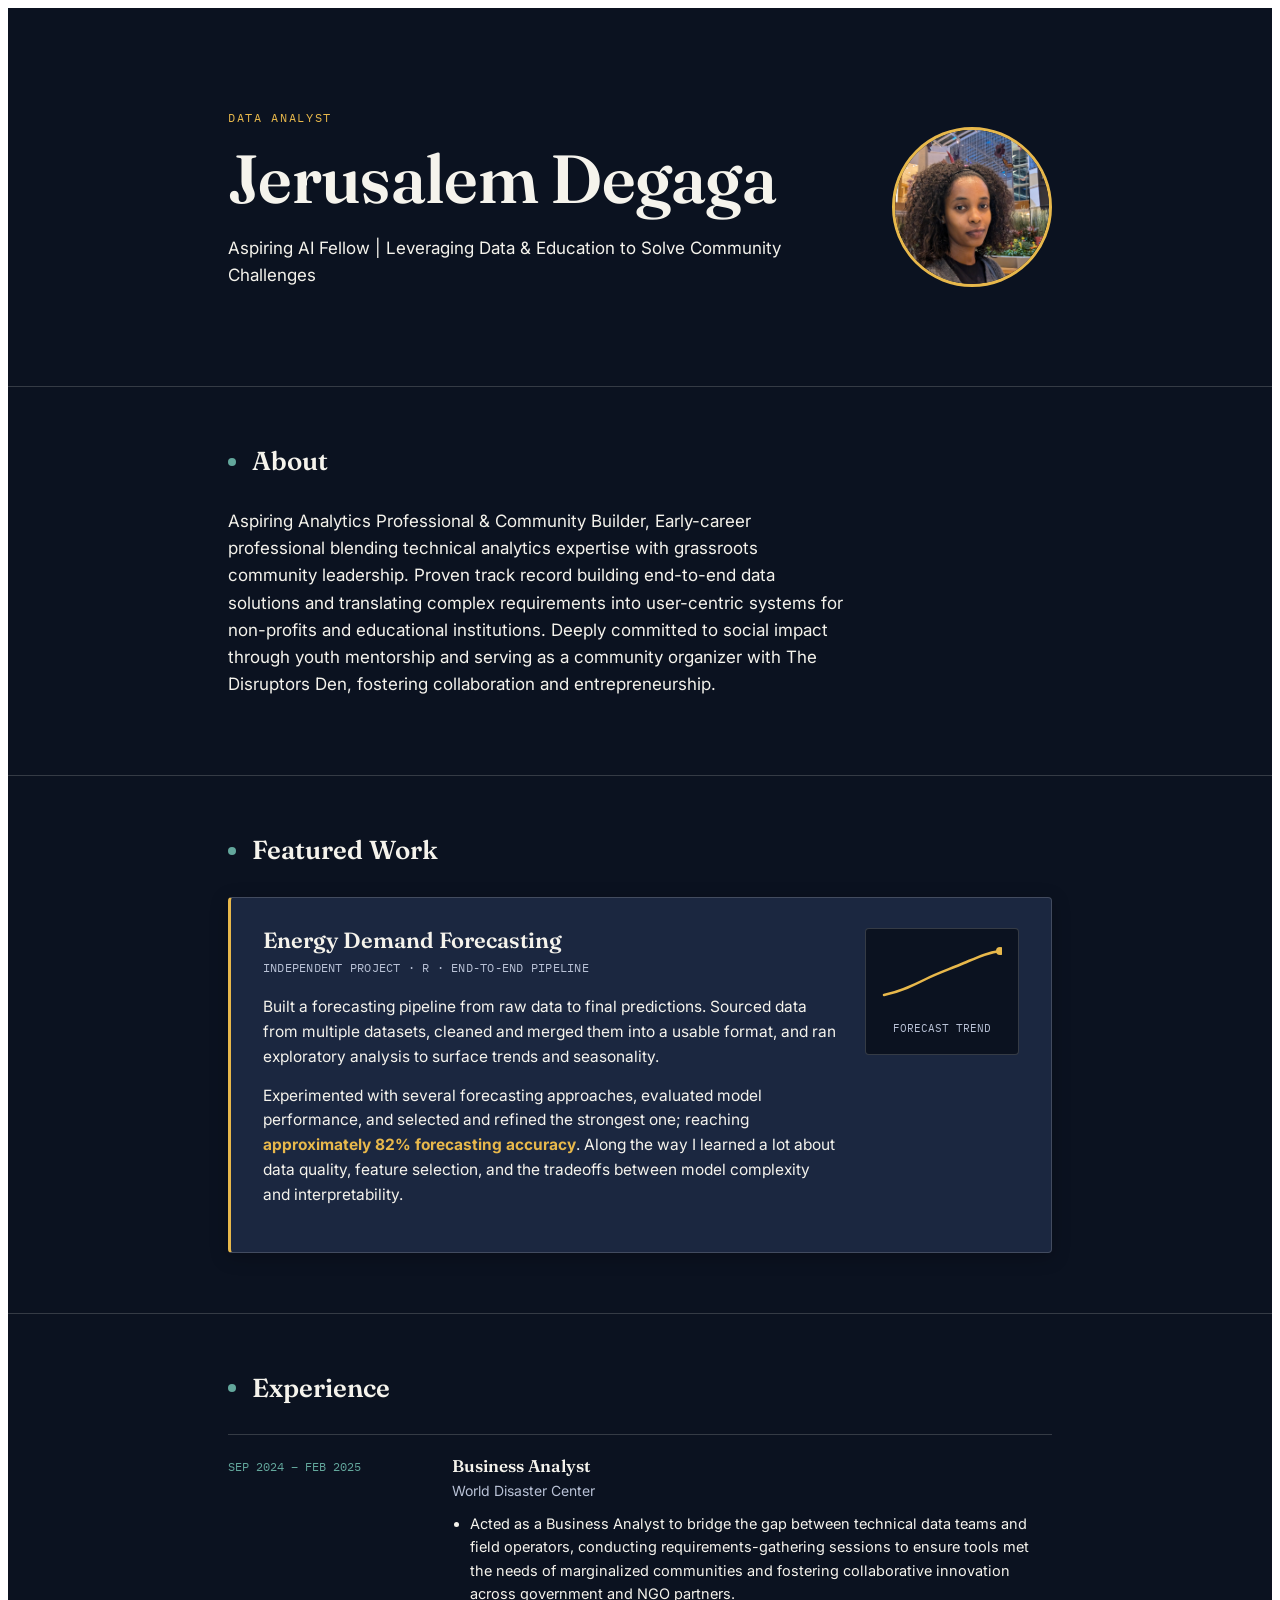
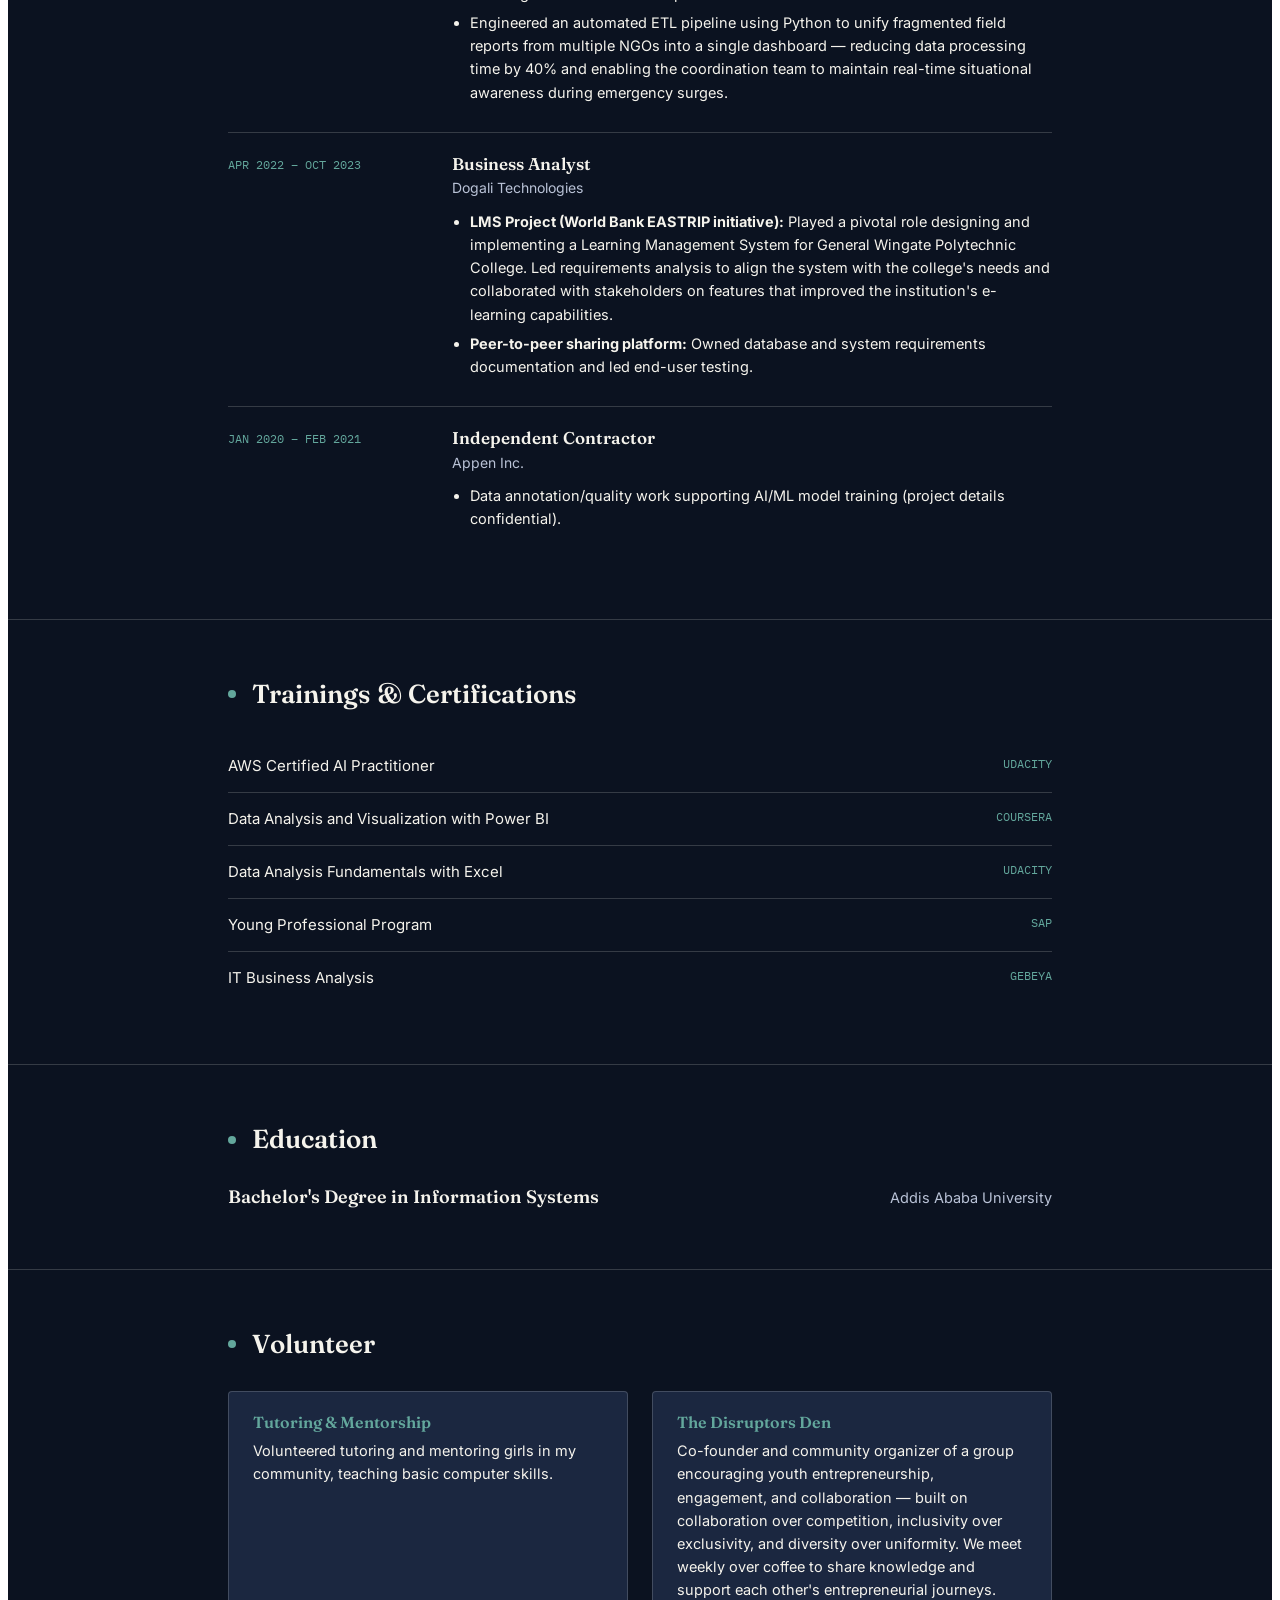
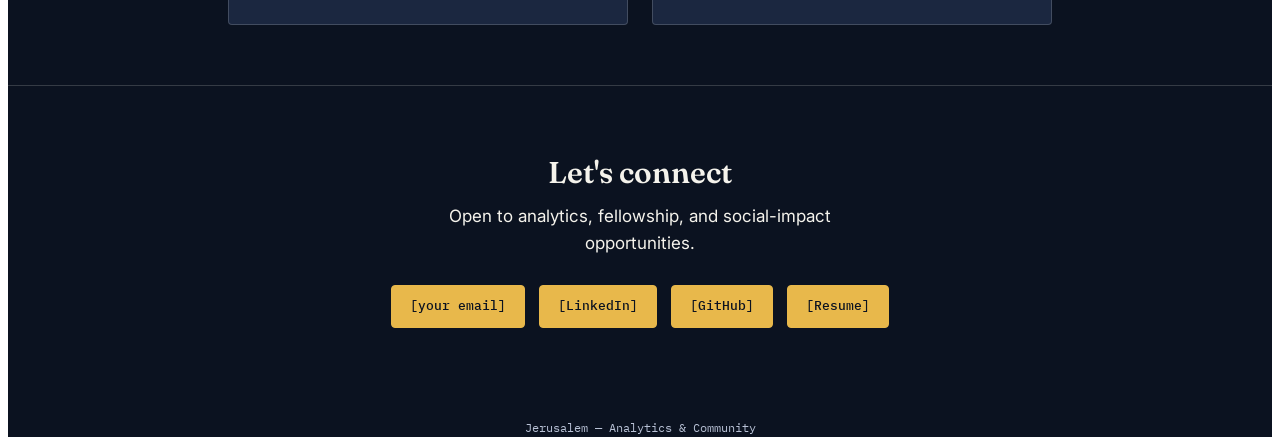
==== index.html @ 3e1fd726 "Update index.html" ====
<!DOCTYPE html>
<style>
  :root {
    --bg: #0B1220;
    --bg-panel: #1B2740;
    --text: #F5F3EC;
    --muted: #B9C2D6;
    --gold: #E8B84B;
    --teal: #63A79C;
    --coral: #D9694C;
    --line: rgba(245,243,236,0.18);
    --maxw: 880px;
  }

  * { box-sizing: border-box; }

  #portfolio-root {
    background: var(--bg);
    color: var(--text);
    font-family: 'Inter', -apple-system, sans-serif;
    line-height: 1.6;
    -webkit-font-smoothing: antialiased;
  }

  #portfolio-root h1, #portfolio-root h2, #portfolio-root h3 {
    font-family: 'Fraunces', Georgia, serif;
    font-weight: 600;
    line-height: 1.1;
    margin: 0;
  }

  #portfolio-root .wrap {
    max-width: var(--maxw);
    margin: 0 auto;
    padding: 0 28px;
  }

  #portfolio-root .eyebrow {
    font-family: 'IBM Plex Mono', monospace;
    font-size: 12px;
    letter-spacing: 0.14em;
    text-transform: uppercase;
    color: var(--gold);
    margin-bottom: 14px;
    display: block;
  }

  /* HERO */
  #portfolio-root .hero {
    padding: 100px 0 80px;
    border-bottom: 1px solid var(--line);
  }

  #portfolio-root .hero-inner {
    display: flex;
    justify-content: space-between;
    align-items: center;
    gap: 40px;
    flex-wrap: wrap;
  }

  #portfolio-root .hero h1 {
    font-size: clamp(40px, 7vw, 68px);
    letter-spacing: -0.01em;
  }

  #portfolio-root .hero .tagline {
    font-size: 19px;
    color: var(--muted);
    max-width: 480px;
    margin-top: 18px;
  }

  #portfolio-root .hero-photo {
    width: 160px;
    height: 160px;
    border-radius: 50%;
    border: 3px solid var(--gold);
    overflow: hidden;
    flex-shrink: 0;
    background: var(--bg-panel);
  }

  #portfolio-root .hero-photo img {
    width: 100%;
    height: 100%;
    object-fit: cover;
    display: block;
  }

  /* SECTIONS */
  #portfolio-root section {
    padding: 60px 0;
    border-bottom: 1px solid var(--line);
  }

  #portfolio-root .section-head {
    display: flex;
    align-items: center;
    gap: 16px;
    margin-bottom: 32px;
  }

  #portfolio-root .section-head .dot {
    width: 8px; height: 8px; border-radius: 50%;
    background: var(--teal);
    flex-shrink: 0;
  }

  #portfolio-root .section-head h2 {
    font-size: 26px;
  }

  #portfolio-root .lede {
    font-size: 17px;
    color: var(--text);
    max-width: 620px;
  }

  /* FEATURED PROJECT */
  #portfolio-root .project-card {
    background: var(--bg-panel);
    border: 1px solid var(--line);
    border-left: 3px solid var(--gold);
    border-radius: 4px;
    padding: 30px 32px;
    box-shadow: 0 4px 18px rgba(0,0,0,0.25);
    display: flex;
    gap: 28px;
    align-items: flex-start;
    flex-wrap: wrap;
  }

  #portfolio-root .project-card .project-text {
    flex: 1;
    min-width: 260px;
  }

  #portfolio-root .project-card h3 {
    font-size: 22px;
    margin-bottom: 6px;
  }

  #portfolio-root .project-card .project-meta {
    font-family: 'IBM Plex Mono', monospace;
    font-size: 12px;
    color: var(--muted);
    margin-bottom: 18px;
    letter-spacing: 0.02em;
  }

  #portfolio-root .project-card p {
    color: var(--text);
    font-size: 15.5px;
    margin: 0 0 14px;
  }

  #portfolio-root .project-card strong { color: var(--gold); }

  #portfolio-root .project-spark {
    flex-shrink: 0;
    background: var(--bg);
    border: 1px solid var(--line);
    border-radius: 4px;
    padding: 16px;
    text-align: center;
  }

  #portfolio-root .project-spark .spark-label {
    font-family: 'IBM Plex Mono', monospace;
    font-size: 11px;
    color: var(--muted);
    margin-top: 8px;
  }

  #portfolio-root .refine-note {
    margin-top: 4px;
    padding: 14px 16px;
    border: 1px dashed var(--coral);
    border-radius: 4px;
    font-size: 14px;
    color: var(--muted);
    width: 100%;
  }

  #portfolio-root .refine-note strong { color: var(--coral); }

  /* EXPERIENCE */
  #portfolio-root .role {
    padding: 22px 0;
    border-top: 1px solid var(--line);
    display: grid;
    grid-template-columns: 200px 1fr;
    gap: 24px;
  }

  #portfolio-root .role:first-of-type { border-top: none; }

  #portfolio-root .role .role-when {
    font-family: 'IBM Plex Mono', monospace;
    font-size: 12px;
    color: var(--teal);
  }

  #portfolio-root .role h3 {
    font-size: 17px;
    margin-bottom: 4px;
  }

  #portfolio-root .role .role-org {
    color: var(--muted);
    font-size: 14px;
    margin-bottom: 10px;
  }

  #portfolio-root .role ul {
    margin: 0;
    padding-left: 18px;
    font-size: 14.5px;
    color: var(--text);
  }

  #portfolio-root .role li { margin-bottom: 6px; }

  @media (max-width: 640px) {
    #portfolio-root .role { grid-template-columns: 1fr; gap: 6px; }
  }

  /* TRAININGS */
  #portfolio-root .training-list {
    list-style: none;
    margin: 0;
    padding: 0;
  }

  #portfolio-root .training-list li {
    display: flex;
    justify-content: space-between;
    padding: 14px 0;
    border-top: 1px solid var(--line);
    font-size: 15px;
    flex-wrap: wrap;
    gap: 6px;
  }

  #portfolio-root .training-list li:first-child { border-top: none; }

  #portfolio-root .training-list .training-issuer {
    font-family: 'IBM Plex Mono', monospace;
    font-size: 12px;
    color: var(--teal);
  }

  /* EDUCATION */
  #portfolio-root .edu-card {
    display: flex;
    justify-content: space-between;
    flex-wrap: wrap;
    gap: 10px;
    align-items: baseline;
  }

  #portfolio-root .edu-card h3 { font-size: 18px; }
  #portfolio-root .edu-card .edu-org { color: var(--muted); font-size: 14.5px; }

  /* VOLUNTEER */
  #portfolio-root .community-grid {
    display: grid;
    grid-template-columns: 1fr 1fr;
    gap: 24px;
  }

  @media (max-width: 640px) {
    #portfolio-root .community-grid { grid-template-columns: 1fr; }
  }

  #portfolio-root .community-card {
    padding: 22px 24px;
    background: var(--bg-panel);
    border: 1px solid var(--line);
    border-radius: 4px;
  }

  #portfolio-root .community-card h3 {
    font-size: 16px;
    color: var(--teal);
    margin-bottom: 8px;
  }

  #portfolio-root .community-card p {
    font-size: 14.5px;
    color: var(--text);
    margin: 0;
  }

  /* CONTACT */
  #portfolio-root .contact {
    padding: 70px 0 90px;
    text-align: center;
  }

  #portfolio-root .contact h2 {
    font-size: 30px;
    margin-bottom: 14px;
  }

  #portfolio-root .contact p.lede { margin: 0 auto 28px; }

  #portfolio-root .links {
    display: flex;
    justify-content: center;
    gap: 14px;
    flex-wrap: wrap;
  }

  #portfolio-root .links a {
    font-family: 'IBM Plex Mono', monospace;
    font-size: 13px;
    color: var(--bg);
    background: var(--gold);
    text-decoration: none;
    border: 1px solid var(--gold);
    padding: 10px 18px;
    border-radius: 4px;
    font-weight: 500;
    transition: opacity 0.15s ease;
  }

  #portfolio-root .links a:hover,
  #portfolio-root .links a:focus-visible {
    opacity: 0.85;
    outline: none;
  }

  #portfolio-root footer {
    text-align: center;
    padding: 26px 0 50px;
    font-size: 12px;
    color: var(--muted);
    font-family: 'IBM Plex Mono', monospace;
  }

  #portfolio-root a:focus-visible,
  #portfolio-root [tabindex]:focus-visible {
    outline: 2px solid var(--gold);
    outline-offset: 2px;
  }
</style>

<div id="portfolio-root">
  <link href="https://fonts.googleapis.com/css2?family=Fraunces:wght@500;600&family=Inter:wght@400;500&family=IBM+Plex+Mono:wght@400;500&display=swap" rel="stylesheet">

  <section class="hero">
    <div class="wrap hero-inner">
      <div>
        <span class="eyebrow">Data Analyst</span>
        <h1>Jerusalem Degaga</h1>
        <p class="tagline"><p class="lede">Aspiring AI Fellow | Leveraging Data & Education to Solve Community Challenges</p></p>
      </div>
      <div class="hero-photo">
        <img src="Jer.jpg" alt="Jerusalem Degaga">
      </div>
    </div>
  </section>

  <section id="about">
    <div class="wrap">
      <div class="section-head"><span class="dot"></span><h2>About</h2></div>
      <p class="lede">Aspiring Analytics Professional & Community Builder, Early-career professional blending technical analytics expertise with grassroots community leadership. Proven track record building end-to-end data solutions and translating complex requirements into user-centric systems for non-profits and educational institutions. Deeply committed to social impact through youth mentorship and serving as a community organizer with The Disruptors Den, fostering collaboration and entrepreneurship.</p>
    </div>
  </section>

  <section id="work">
    <div class="wrap">
      <div class="section-head"><span class="dot"></span><h2>Featured Work</h2></div>
      <div class="project-card">
        <div class="project-text">
          <h3>Energy Demand Forecasting</h3>
          <div class="project-meta">INDEPENDENT PROJECT · R · END-TO-END PIPELINE</div>
          <p>Built a forecasting pipeline from raw data to final predictions. Sourced data from multiple datasets, cleaned and merged them into a usable format, and ran exploratory analysis to surface trends and seasonality.</p>
          <p>Experimented with several forecasting approaches, evaluated model performance, and selected and refined the strongest one; reaching <strong>approximately 82% forecasting accuracy</strong>. Along the way I learned a lot about data quality, feature selection, and the tradeoffs between model complexity and interpretability.</p>
        </div>
        <div class="project-spark">
          <svg width="120" height="60" viewBox="0 0 120 60" aria-hidden="true">
            <path d="M2 50 C 20 46, 32 40, 44 34 S 68 24, 82 18 S 104 8, 118 6" fill="none" stroke="#E8B84B" stroke-width="2.5" stroke-linecap="round" />
            <circle cx="118" cy="6" r="4" fill="#E8B84B" />
          </svg>
          <div class="spark-label">FORECAST TREND</div>
        </div>
      </div>
    </div>
  </section>

  <section id="experience">
  <div class="wrap">
    <div class="section-head"><span class="dot"></span><h2>Experience</h2></div>

    <div class="role">
      <div class="role-when">SEP 2024 – FEB 2025</div>
      <div>
        <h3>Business Analyst</h3>
        <div class="role-org">World Disaster Center</div>
        <ul>
          <li>Acted as a Business Analyst to bridge the gap between technical data teams and field operators, conducting requirements-gathering sessions to ensure tools met the needs of marginalized communities and fostering collaborative innovation across government and NGO partners.</li>
          <li>Engineered an automated ETL pipeline using Python to unify fragmented field reports from multiple NGOs into a single dashboard — reducing data processing time by 40% and enabling the coordination team to maintain real-time situational awareness during emergency surges.</li>
        </ul>
      </div>
    </div>

    <div class="role">
      <div class="role-when">APR 2022 – OCT 2023</div>
      <div>
        <h3>Business Analyst</h3>
        <div class="role-org">Dogali Technologies</div>
        <ul>
          <li><strong>LMS Project (World Bank EASTRIP initiative):</strong> Played a pivotal role designing and implementing a Learning Management System for General Wingate Polytechnic College. Led requirements analysis to align the system with the college's needs and collaborated with stakeholders on features that improved the institution's e-learning capabilities.</li>
          <li><strong>Peer-to-peer sharing platform:</strong> Owned database and system requirements documentation and led end-user testing.</li>
        </ul>
      </div>
    </div>

    <div class="role">
      <div class="role-when">JAN 2020 – FEB 2021</div>
      <div>
        <h3>Independent Contractor</h3>
        <div class="role-org">Appen Inc.</div>
        <ul>
          <li>Data annotation/quality work supporting AI/ML model training (project details confidential).</li>
        </ul>
      </div>
    </div>

  </div>
</section>

  <section id="trainings">
    <div class="wrap">
      <div class="section-head"><span class="dot"></span><h2>Trainings &amp; Certifications</h2></div>
      <ul class="training-list">
        <li><span>AWS Certified AI Practitioner</span><span class="training-issuer">UDACITY</span></li>
        <li><span>Data Analysis and Visualization with Power BI</span><span class="training-issuer">COURSERA</span></li>
        <li><span>Data Analysis Fundamentals with Excel</span><span class="training-issuer">UDACITY</span></li>
        <li><span>Young Professional Program</span><span class="training-issuer">SAP</span></li>
        <li><span>IT Business Analysis</span><span class="training-issuer">GEBEYA</span></li>
      </ul>
    </div>
  </section>

  <section id="education">
    <div class="wrap">
      <div class="section-head"><span class="dot"></span><h2>Education</h2></div>
      <div class="edu-card">
        <div>
          <h3>Bachelor's Degree in Information Systems</h3>
        </div>
        <div class="edu-org">Addis Ababa University</div>
      </div>
    </div>
  </section>

  <section id="volunteer">
    <div class="wrap">
      <div class="section-head"><span class="dot"></span><h2>Volunteer</h2></div>
      <div class="community-grid">
        <div class="community-card">
          <h3>Tutoring &amp; Mentorship</h3>
          <p>Volunteered tutoring and mentoring girls in my community, teaching basic computer skills.</p>
        </div>
        <div class="community-card">
          <h3>The Disruptors Den</h3>
          <p>Co-founder and community organizer of a group encouraging youth entrepreneurship, engagement, and collaboration — built on collaboration over competition, inclusivity over exclusivity, and diversity over uniformity. We meet weekly over coffee to share knowledge and support each other's entrepreneurial journeys.</p>
        </div>
      </div>
    </div>
  </section>

  <section class="contact" style="border-bottom: none;">
    <div class="wrap">
      <h2>Let's connect</h2>
      <p class="lede" style="max-width:480px;">Open to analytics, fellowship, and social-impact opportunities.</p>
      <div class="links">
        <a href="mailto:your.email@example.com">[your email]</a>
        <a href="#">[LinkedIn]</a>
        <a href="#">[GitHub]</a>
        <a href="#">[Resume]</a>
      </div>
    </div>
  </section>

  <footer class="wrap">Jerusalem — Analytics &amp; Community</footer>
</div>
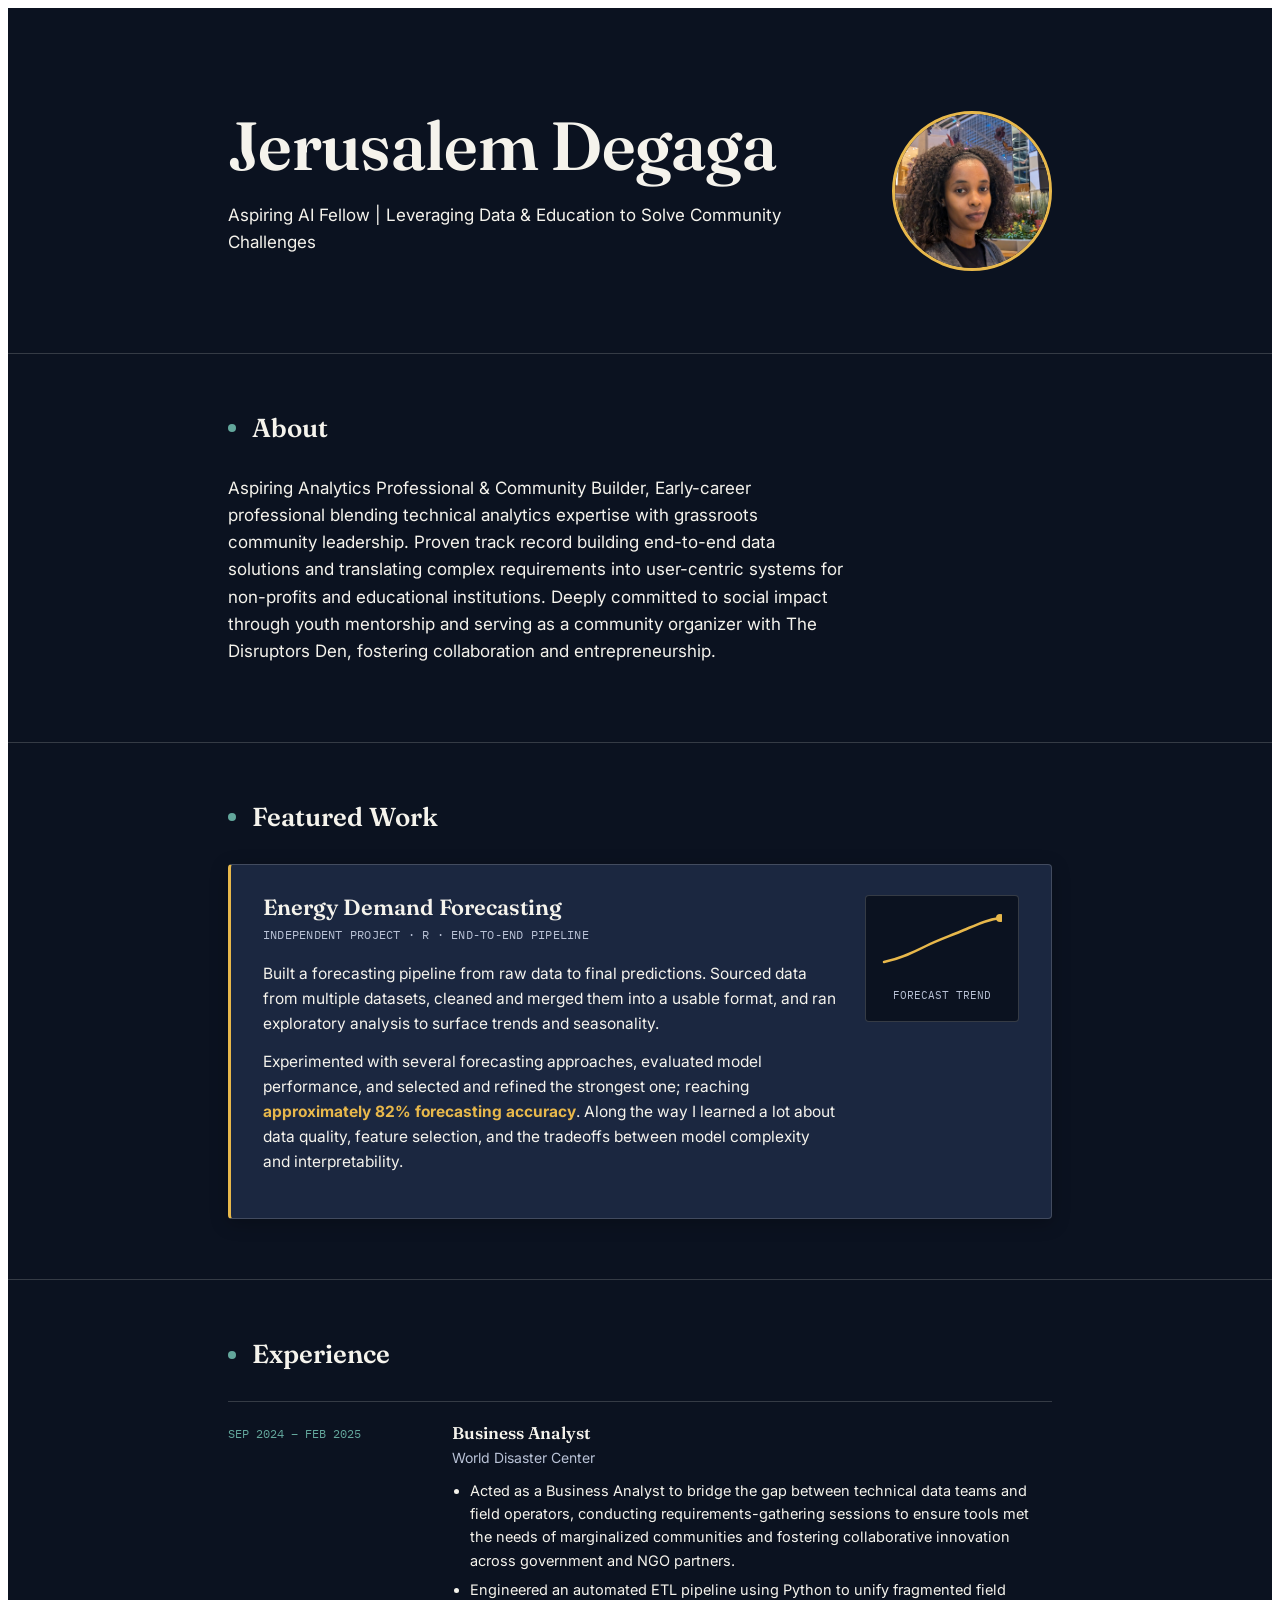
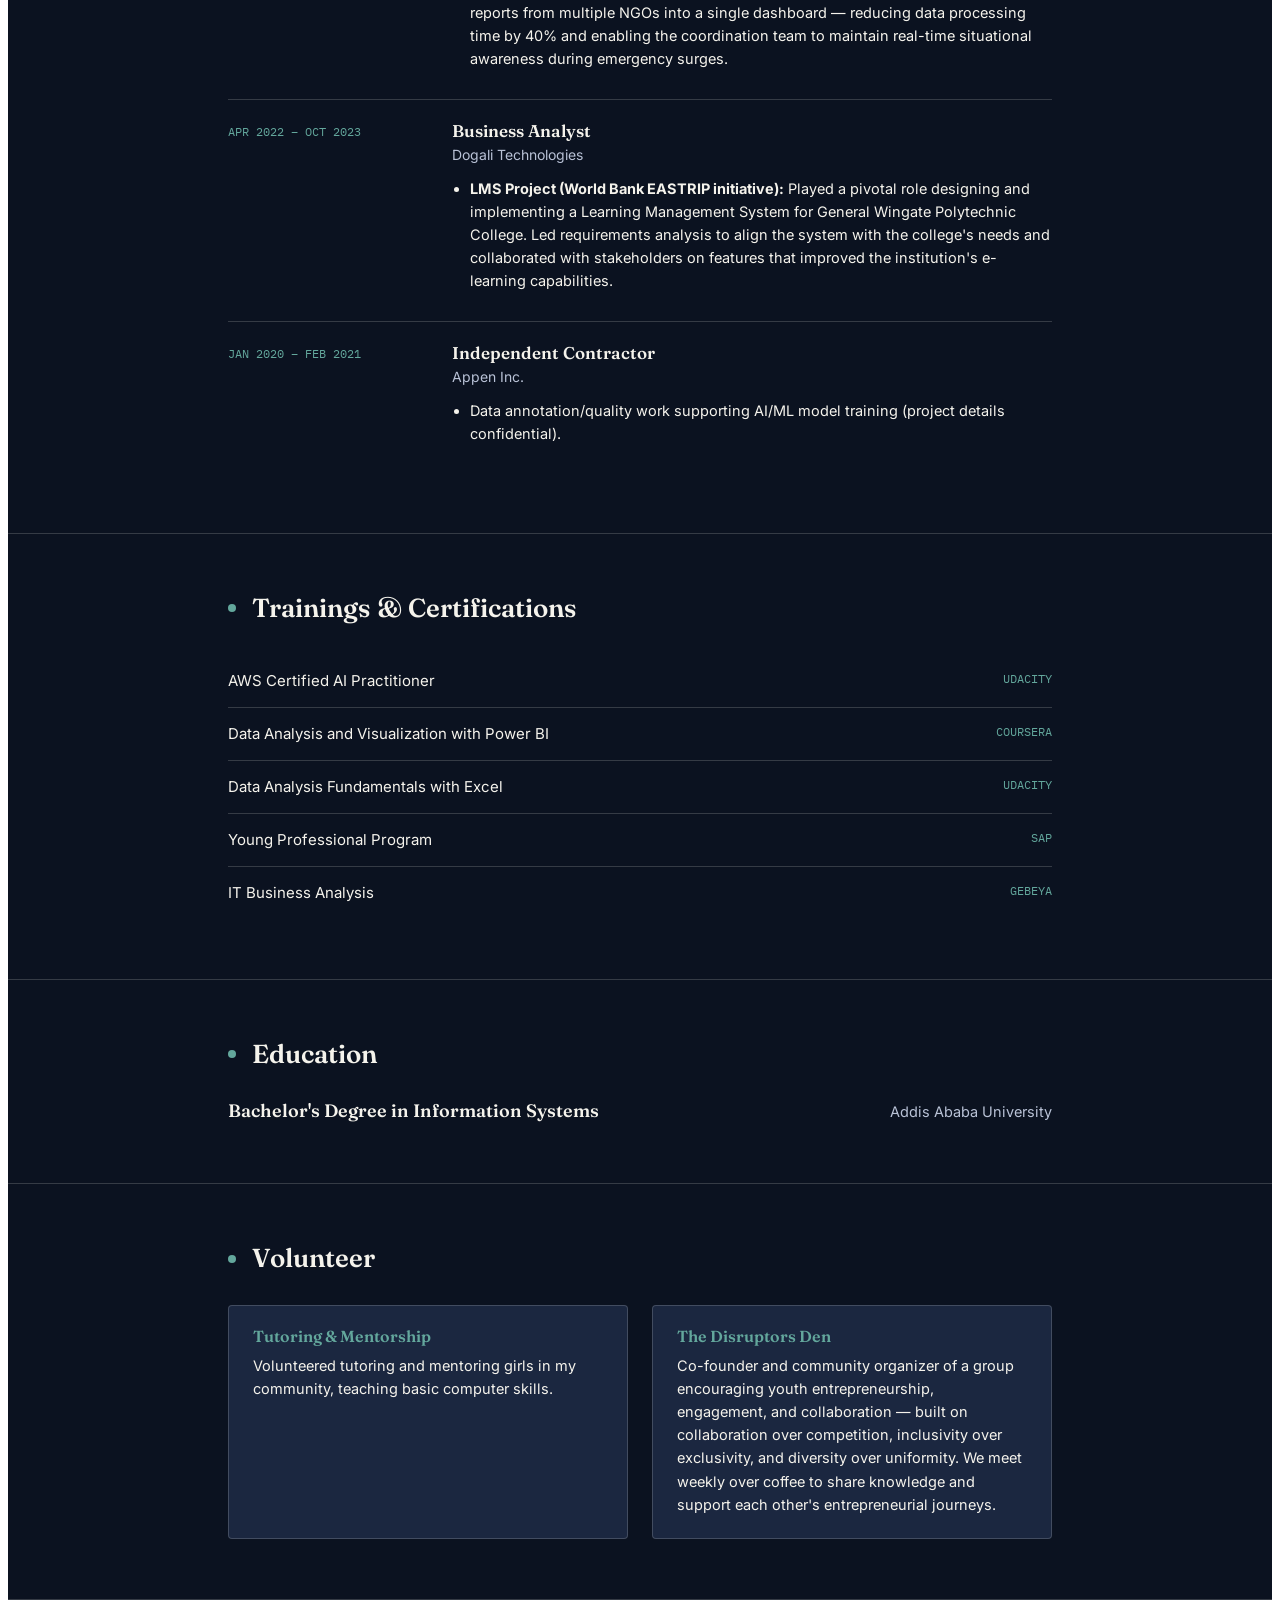
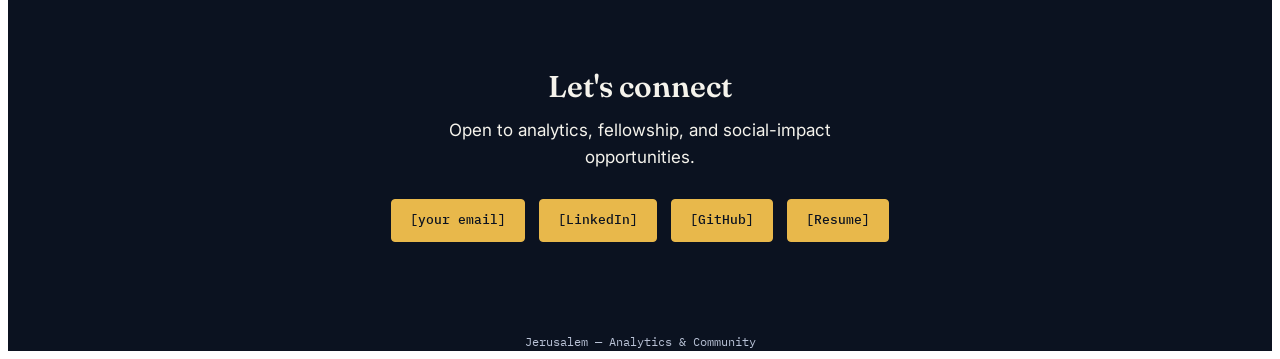
==== commit 2418ad55: "Remove specific job details from index.html Removed specific roles and responsibilities from the exp" ====
--- a/index.html
+++ b/index.html
@@ -354,7 +354,6 @@
   <section class="hero">
     <div class="wrap hero-inner">
       <div>
-        <span class="eyebrow">Data Analyst</span>
         <h1>Jerusalem Degaga</h1>
         <p class="tagline"><p class="lede">Aspiring AI Fellow | Leveraging Data & Education to Solve Community Challenges</p></p>
       </div>
@@ -415,7 +414,6 @@
         <div class="role-org">Dogali Technologies</div>
         <ul>
           <li><strong>LMS Project (World Bank EASTRIP initiative):</strong> Played a pivotal role designing and implementing a Learning Management System for General Wingate Polytechnic College. Led requirements analysis to align the system with the college's needs and collaborated with stakeholders on features that improved the institution's e-learning capabilities.</li>
-          <li><strong>Peer-to-peer sharing platform:</strong> Owned database and system requirements documentation and led end-user testing.</li>
         </ul>
       </div>
     </div>
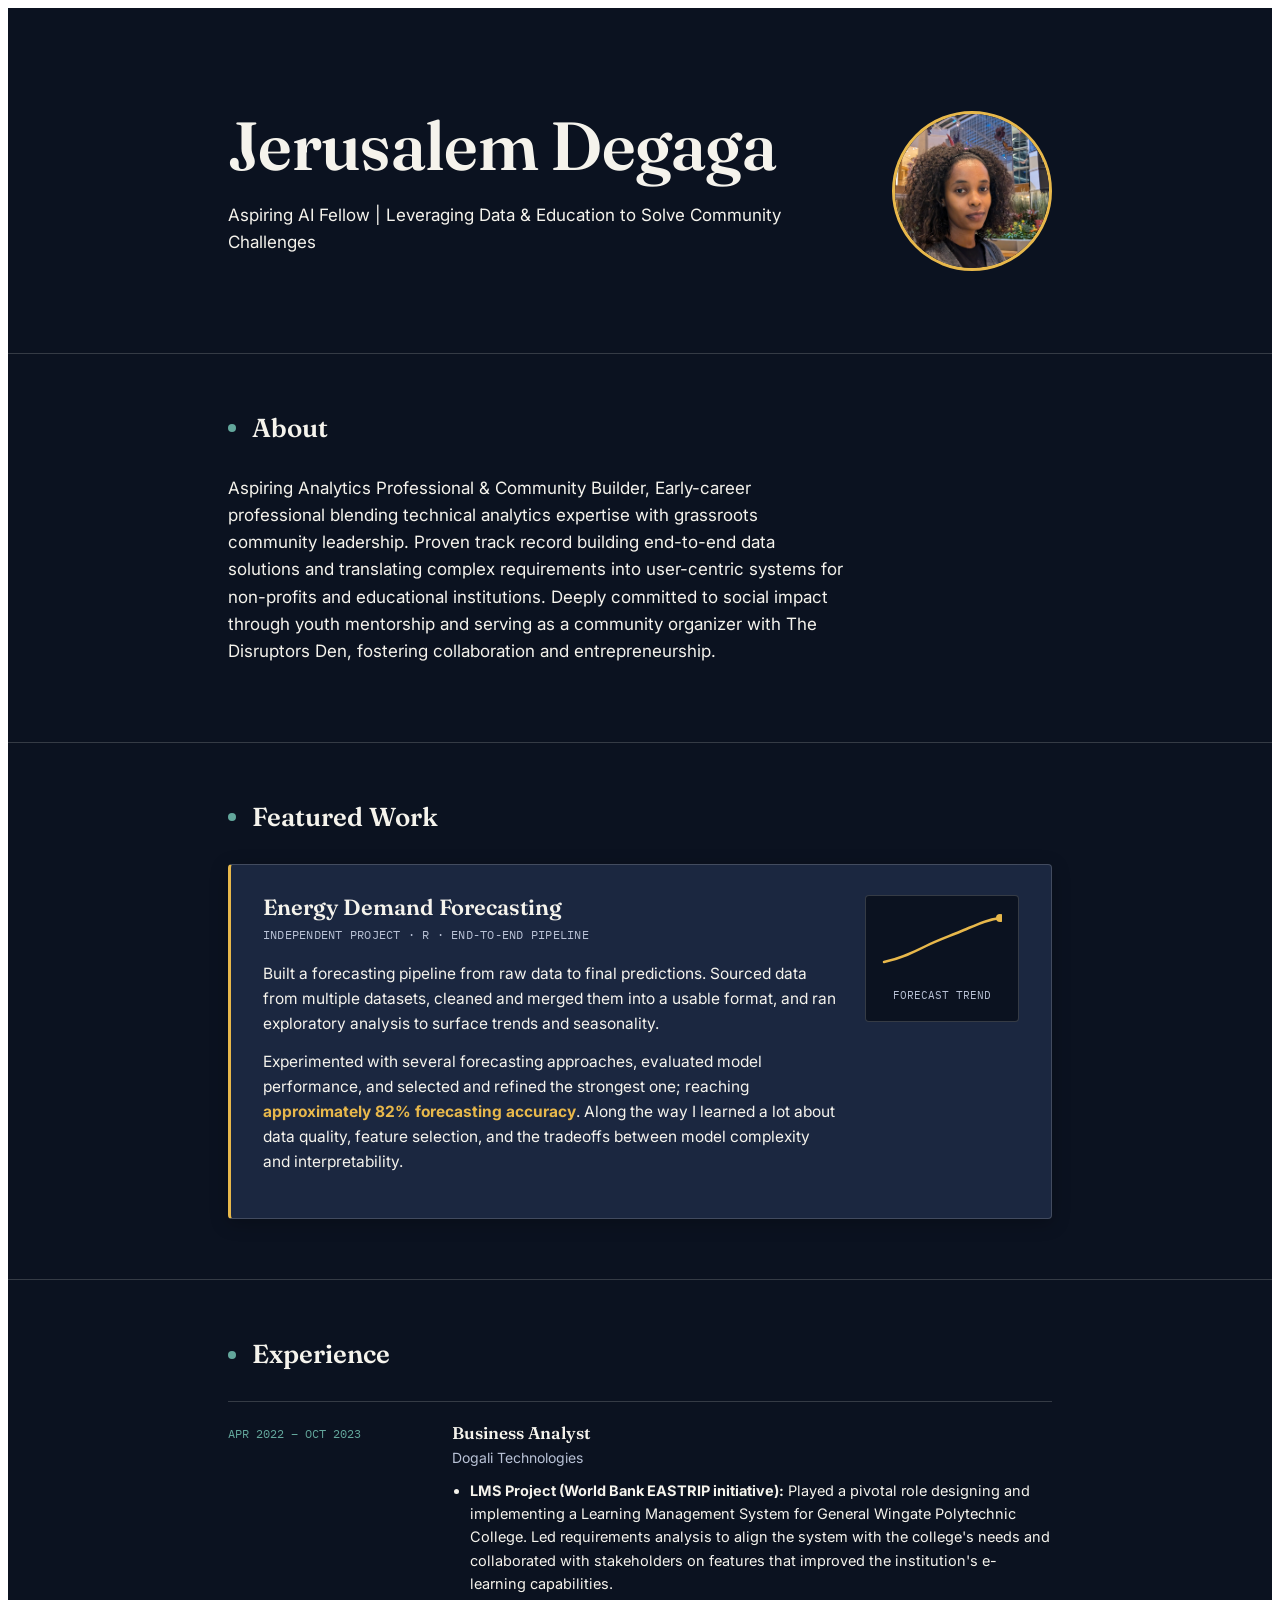
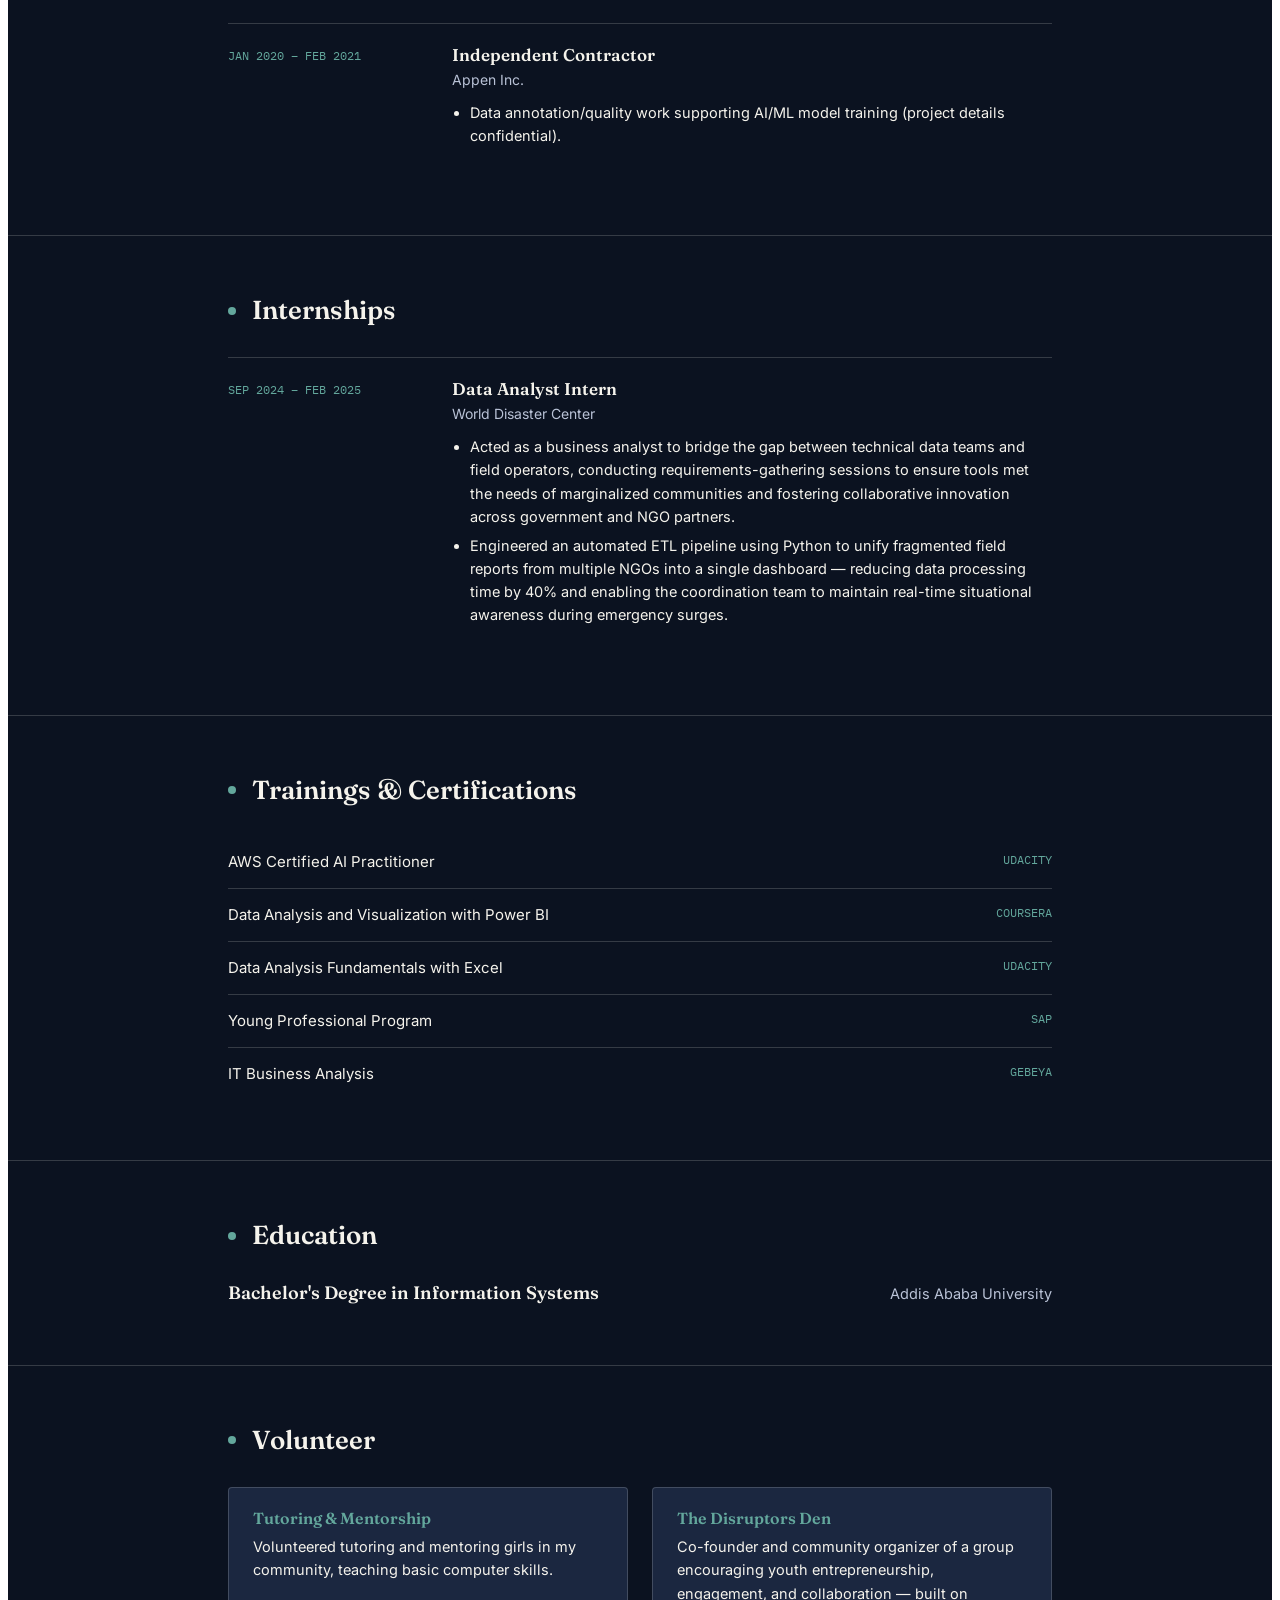
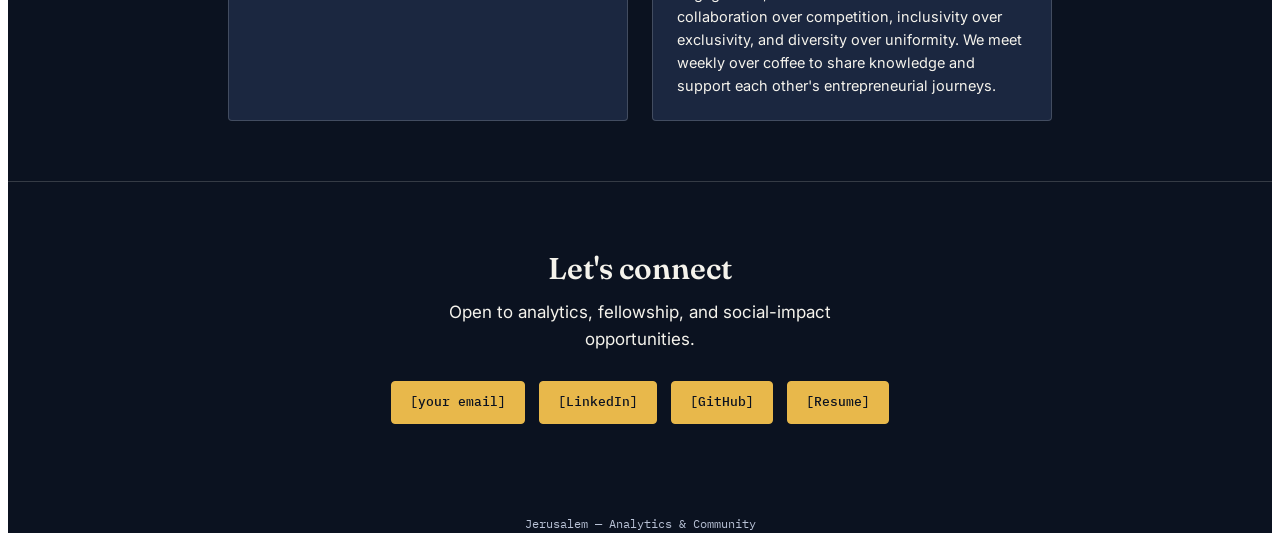
==== commit bb67eeb2: "Update index.html" ====
--- a/index.html
+++ b/index.html
@@ -391,21 +391,9 @@
     </div>
   </section>
 
-  <section id="experience">
+  <section id="Experience">
   <div class="wrap">
     <div class="section-head"><span class="dot"></span><h2>Experience</h2></div>
-
-    <div class="role">
-      <div class="role-when">SEP 2024 – FEB 2025</div>
-      <div>
-        <h3>Business Analyst</h3>
-        <div class="role-org">World Disaster Center</div>
-        <ul>
-          <li>Acted as a Business Analyst to bridge the gap between technical data teams and field operators, conducting requirements-gathering sessions to ensure tools met the needs of marginalized communities and fostering collaborative innovation across government and NGO partners.</li>
-          <li>Engineered an automated ETL pipeline using Python to unify fragmented field reports from multiple NGOs into a single dashboard — reducing data processing time by 40% and enabling the coordination team to maintain real-time situational awareness during emergency surges.</li>
-        </ul>
-      </div>
-    </div>
 
     <div class="role">
       <div class="role-when">APR 2022 – OCT 2023</div>
@@ -431,8 +419,26 @@
 
   </div>
 </section>
-
-  <section id="trainings">
+  <section id="Internship">
+  <div class="wrap">
+    <div class="section-head"><span class="dot"></span><h2>Internships</h2></div>
+
+    <div class="role">
+      <div class="role-when">SEP 2024 – FEB 2025</div>
+      <div>
+        <h3>Data Analyst Intern</h3>
+        <div class="role-org">World Disaster Center</div>
+        <ul>
+          <li>Acted as a business analyst to bridge the gap between technical data teams and field operators, conducting requirements-gathering sessions to ensure tools met the needs of marginalized communities and fostering collaborative innovation across government and NGO partners.</li>
+          <li>Engineered an automated ETL pipeline using Python to unify fragmented field reports from multiple NGOs into a single dashboard — reducing data processing time by 40% and enabling the coordination team to maintain real-time situational awareness during emergency surges.</li>
+        </ul>
+      </div>
+    </div>
+
+  </div>
+</section>
+
+  <section id="Trainings">
     <div class="wrap">
       <div class="section-head"><span class="dot"></span><h2>Trainings &amp; Certifications</h2></div>
       <ul class="training-list">
@@ -445,7 +451,7 @@
     </div>
   </section>
 
-  <section id="education">
+  <section id="Education">
     <div class="wrap">
       <div class="section-head"><span class="dot"></span><h2>Education</h2></div>
       <div class="edu-card">
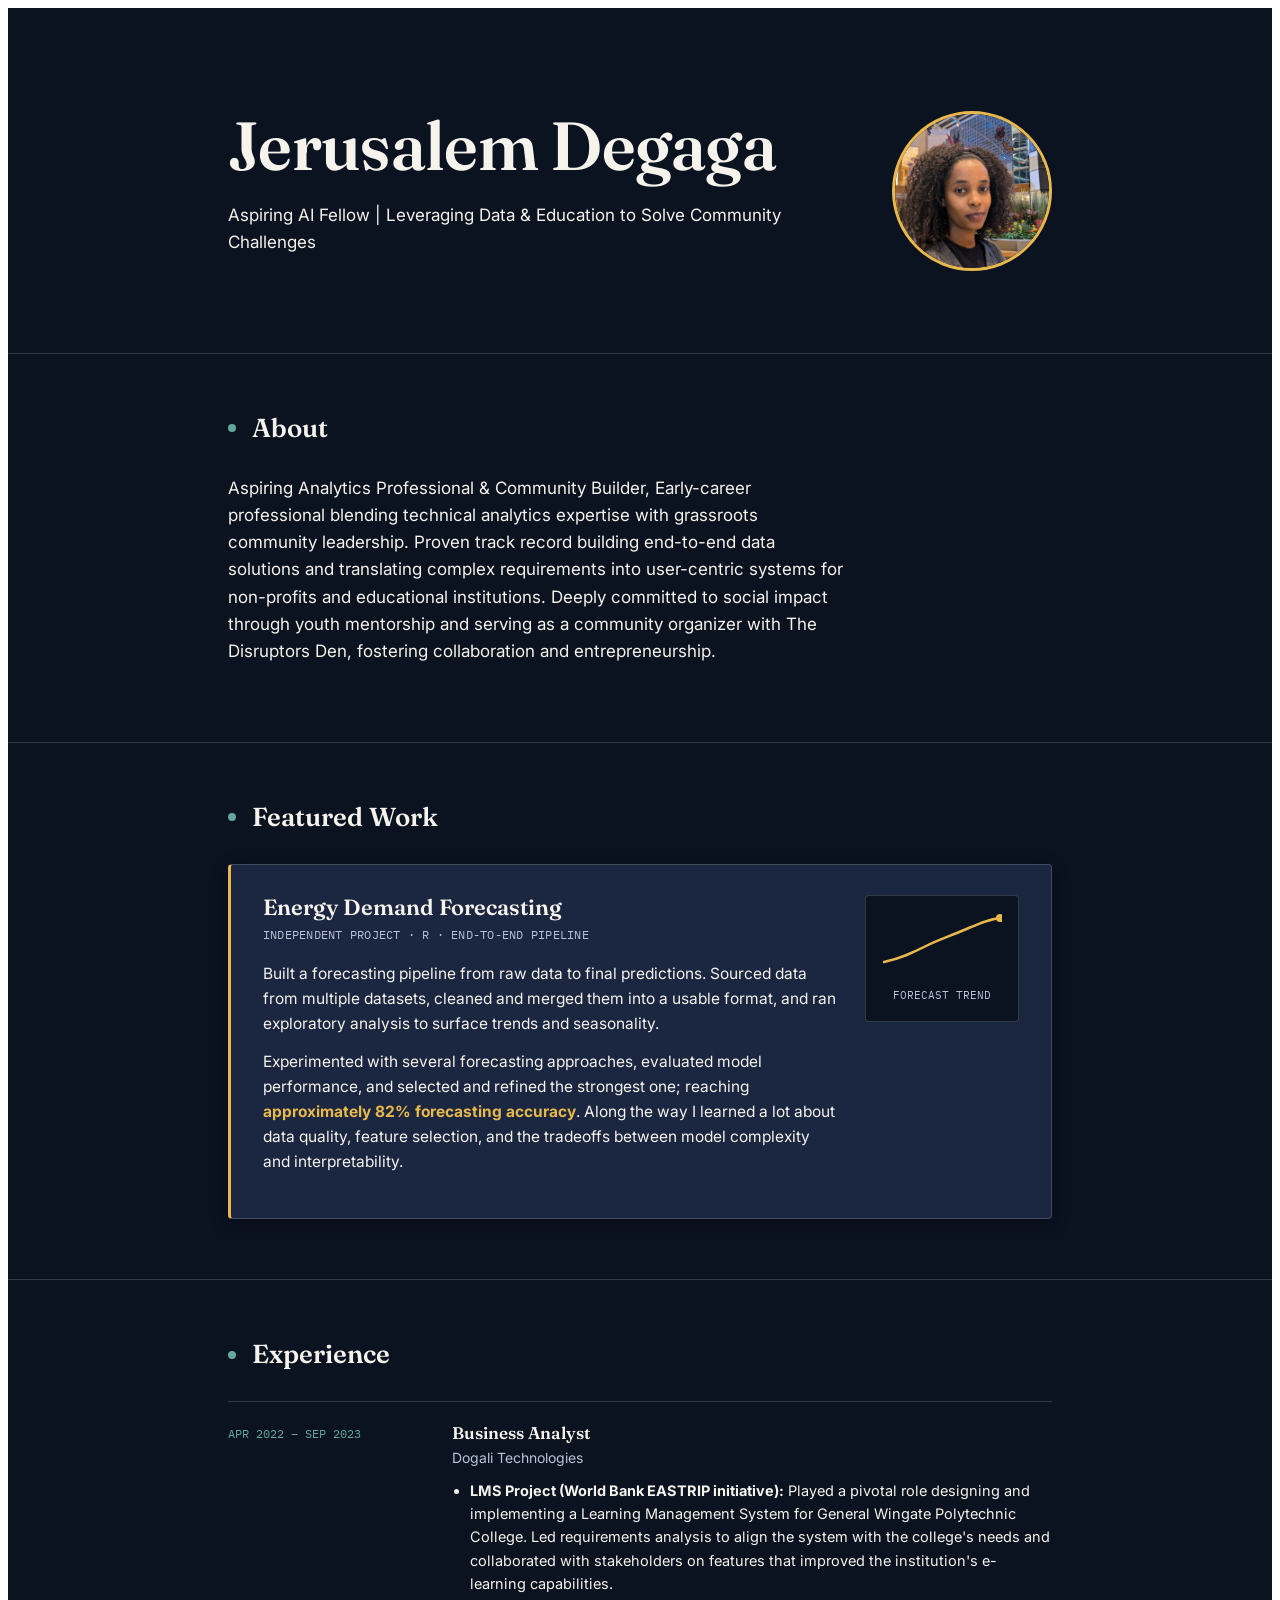
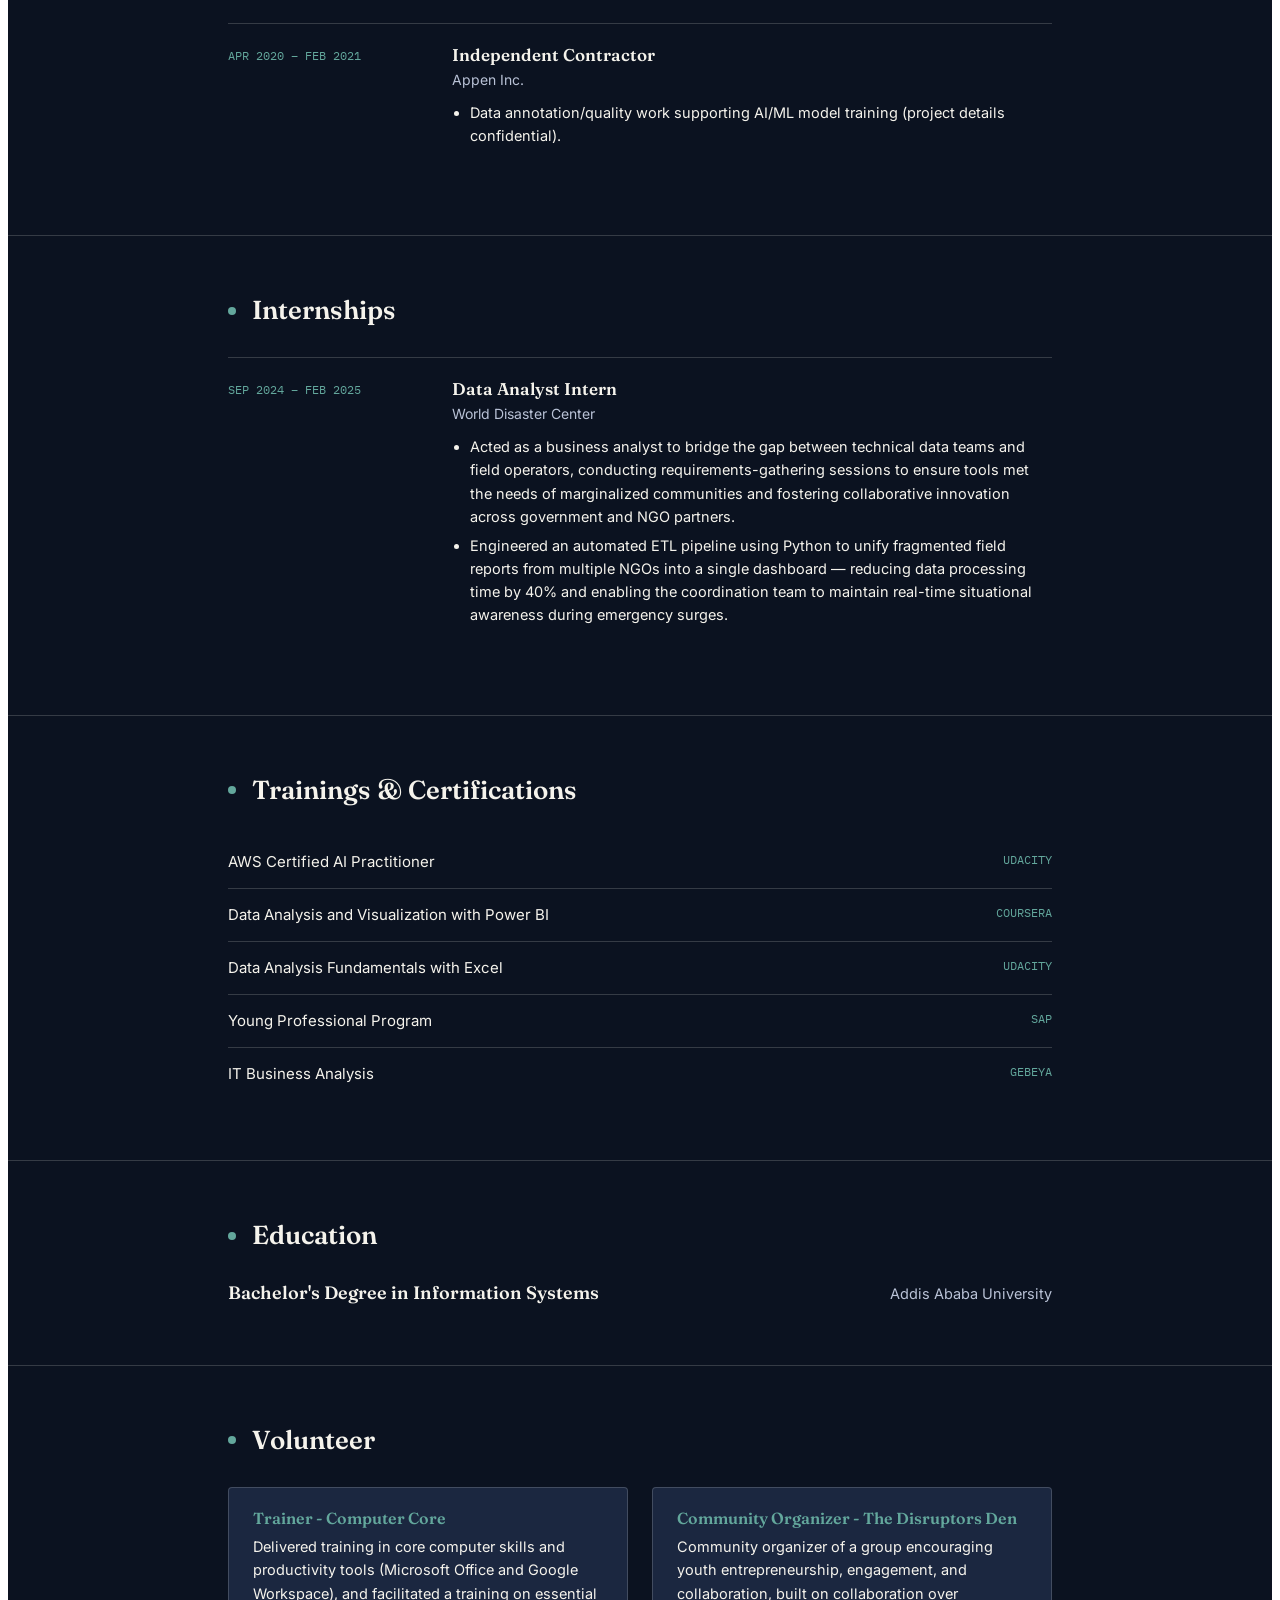
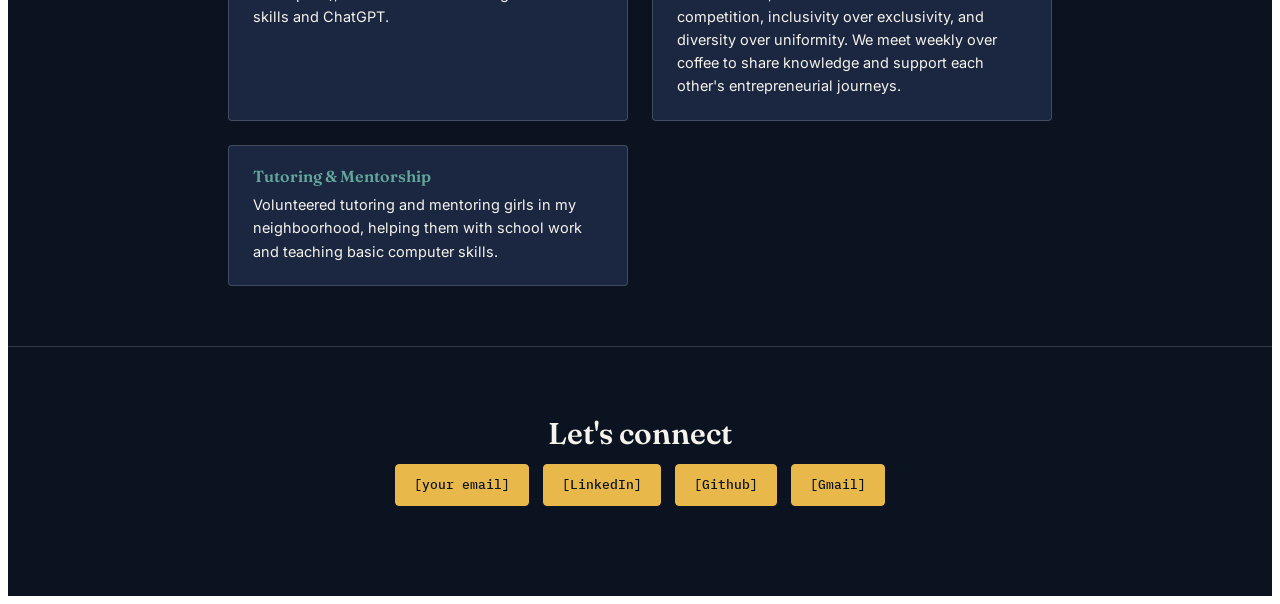
==== commit 666fd0fe: "Update index.html" ====
--- a/index.html
+++ b/index.html
@@ -396,7 +396,7 @@
     <div class="section-head"><span class="dot"></span><h2>Experience</h2></div>
 
     <div class="role">
-      <div class="role-when">APR 2022 – OCT 2023</div>
+      <div class="role-when">APR 2022 – SEP 2023</div>
       <div>
         <h3>Business Analyst</h3>
         <div class="role-org">Dogali Technologies</div>
@@ -407,7 +407,7 @@
     </div>
 
     <div class="role">
-      <div class="role-when">JAN 2020 – FEB 2021</div>
+      <div class="role-when">APR 2020 – FEB 2021</div>
       <div>
         <h3>Independent Contractor</h3>
         <div class="role-org">Appen Inc.</div>
@@ -464,34 +464,35 @@
   </section>
 
   <section id="volunteer">
-    <div class="wrap">
-      <div class="section-head"><span class="dot"></span><h2>Volunteer</h2></div>
-      <div class="community-grid">
-        <div class="community-card">
-          <h3>Tutoring &amp; Mentorship</h3>
-          <p>Volunteered tutoring and mentoring girls in my community, teaching basic computer skills.</p>
-        </div>
-        <div class="community-card">
-          <h3>The Disruptors Den</h3>
-          <p>Co-founder and community organizer of a group encouraging youth entrepreneurship, engagement, and collaboration — built on collaboration over competition, inclusivity over exclusivity, and diversity over uniformity. We meet weekly over coffee to share knowledge and support each other's entrepreneurial journeys.</p>
-        </div>
-      </div>
-    </div>
-  </section>
+  <div class="wrap">
+    <div class="section-head"><span class="dot"></span><h2>Volunteer</h2></div>
+    <div class="community-grid">
+      <div class="community-card">
+        <h3>Trainer -  Computer Core </h3>
+        <p>Delivered training in core computer skills and productivity tools (Microsoft Office and Google Workspace), and facilitated a training on essential skills and ChatGPT.</p>
+      </div>
+      <div class="community-card">
+        <h3>Community Organizer - The Disruptors Den</h3>
+        <p>Community organizer of a group encouraging youth entrepreneurship, engagement, and collaboration, built on collaboration over competition, inclusivity over exclusivity, and diversity over uniformity. We meet weekly over coffee to share knowledge and support each other's entrepreneurial journeys.</p>
+      </div>
+      <div class="community-card">
+        <h3>Tutoring &amp; Mentorship</h3>
+        <p>Volunteered tutoring and mentoring girls in my neighboorhood, helping them with school work and teaching basic computer skills.</p>
+      </div>
+    </div>
+  </div>
+</section>
 
   <section class="contact" style="border-bottom: none;">
     <div class="wrap">
       <h2>Let's connect</h2>
-      <p class="lede" style="max-width:480px;">Open to analytics, fellowship, and social-impact opportunities.</p>
       <div class="links">
         <a href="mailto:your.email@example.com">[your email]</a>
-        <a href="#">[LinkedIn]</a>
-        <a href="#">[GitHub]</a>
-        <a href="#">[Resume]</a>
-      </div>
-    </div>
-  </section>
-
-  <footer class="wrap">Jerusalem — Analytics &amp; Community</footer>
+        <a href="www.linkedin.com/in/jdegaga">[LinkedIn]</a>
+        <a href="https://github.com/jdegaga">[Github]</a>
+        <a href="Jerusalemkinfe@gmail.com">[Gmail]</a>
+      </div>
+    </div>
+  </section>
 </div>
 
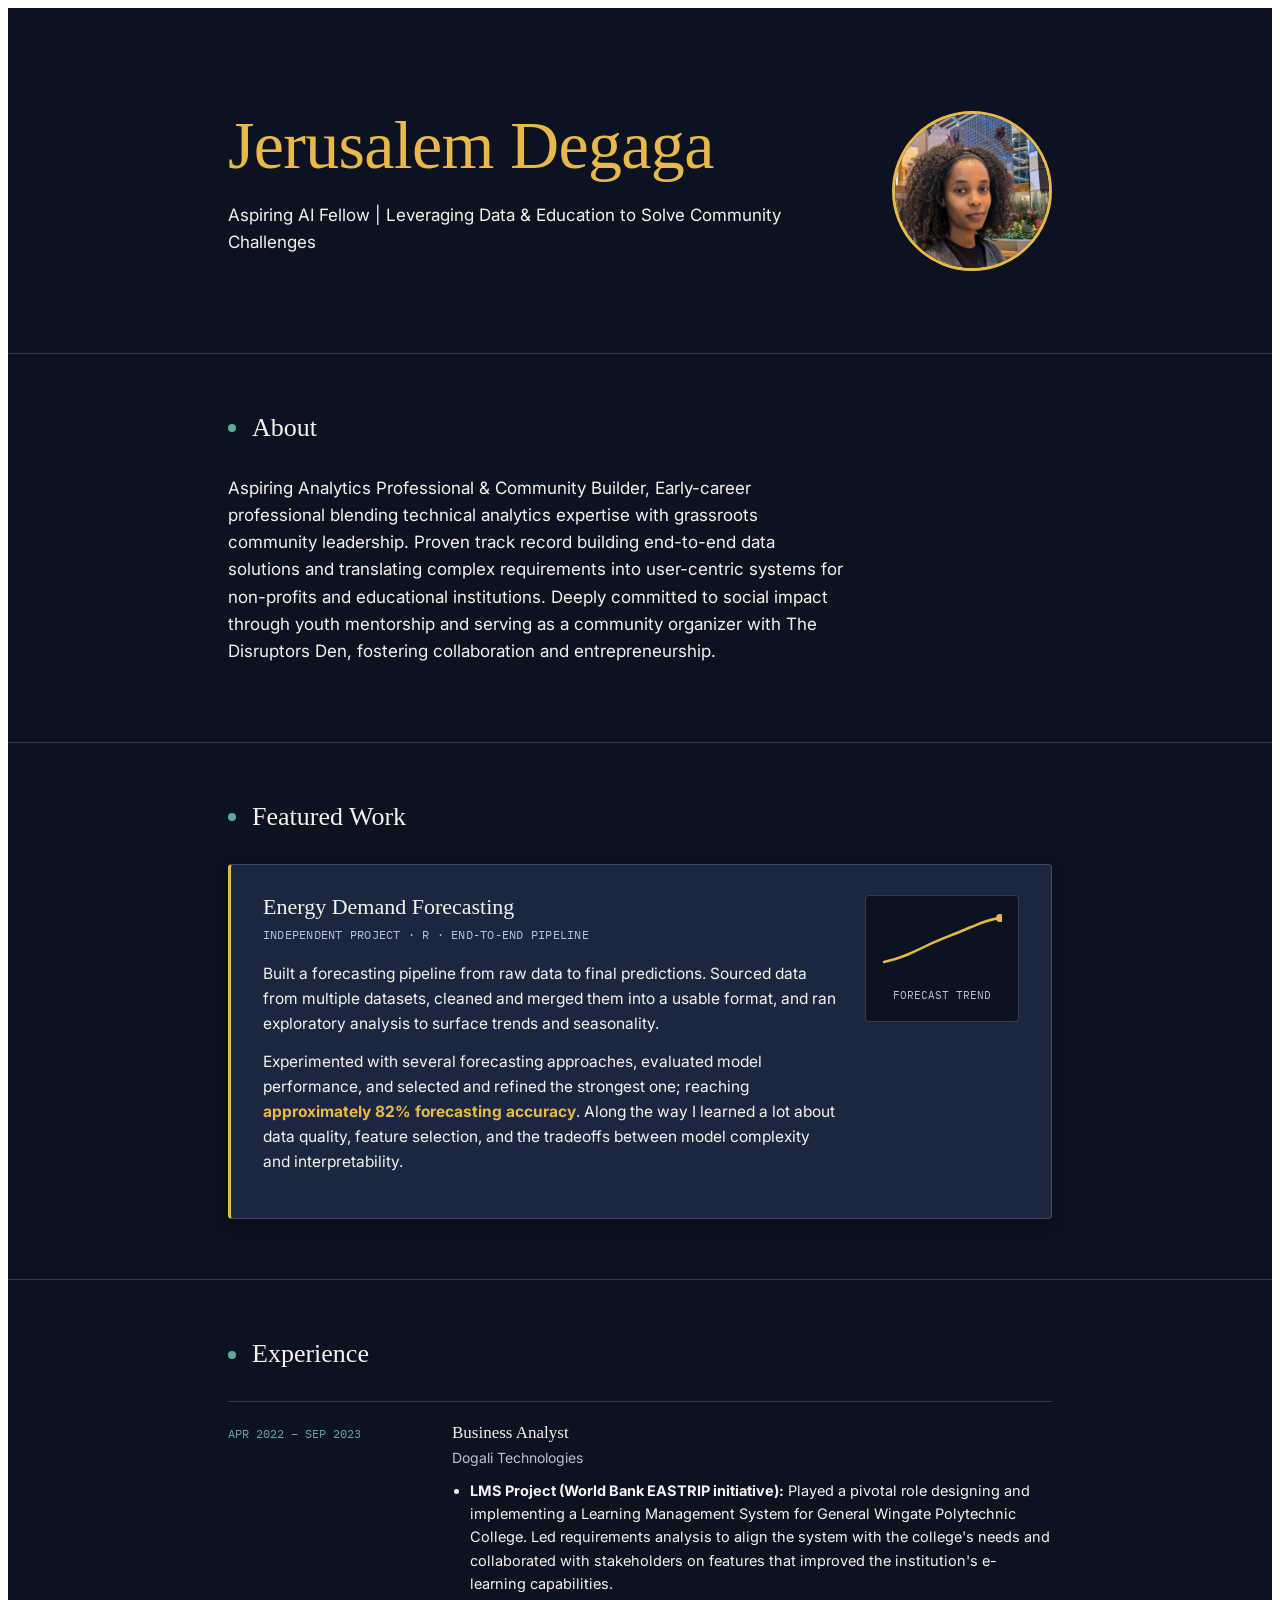
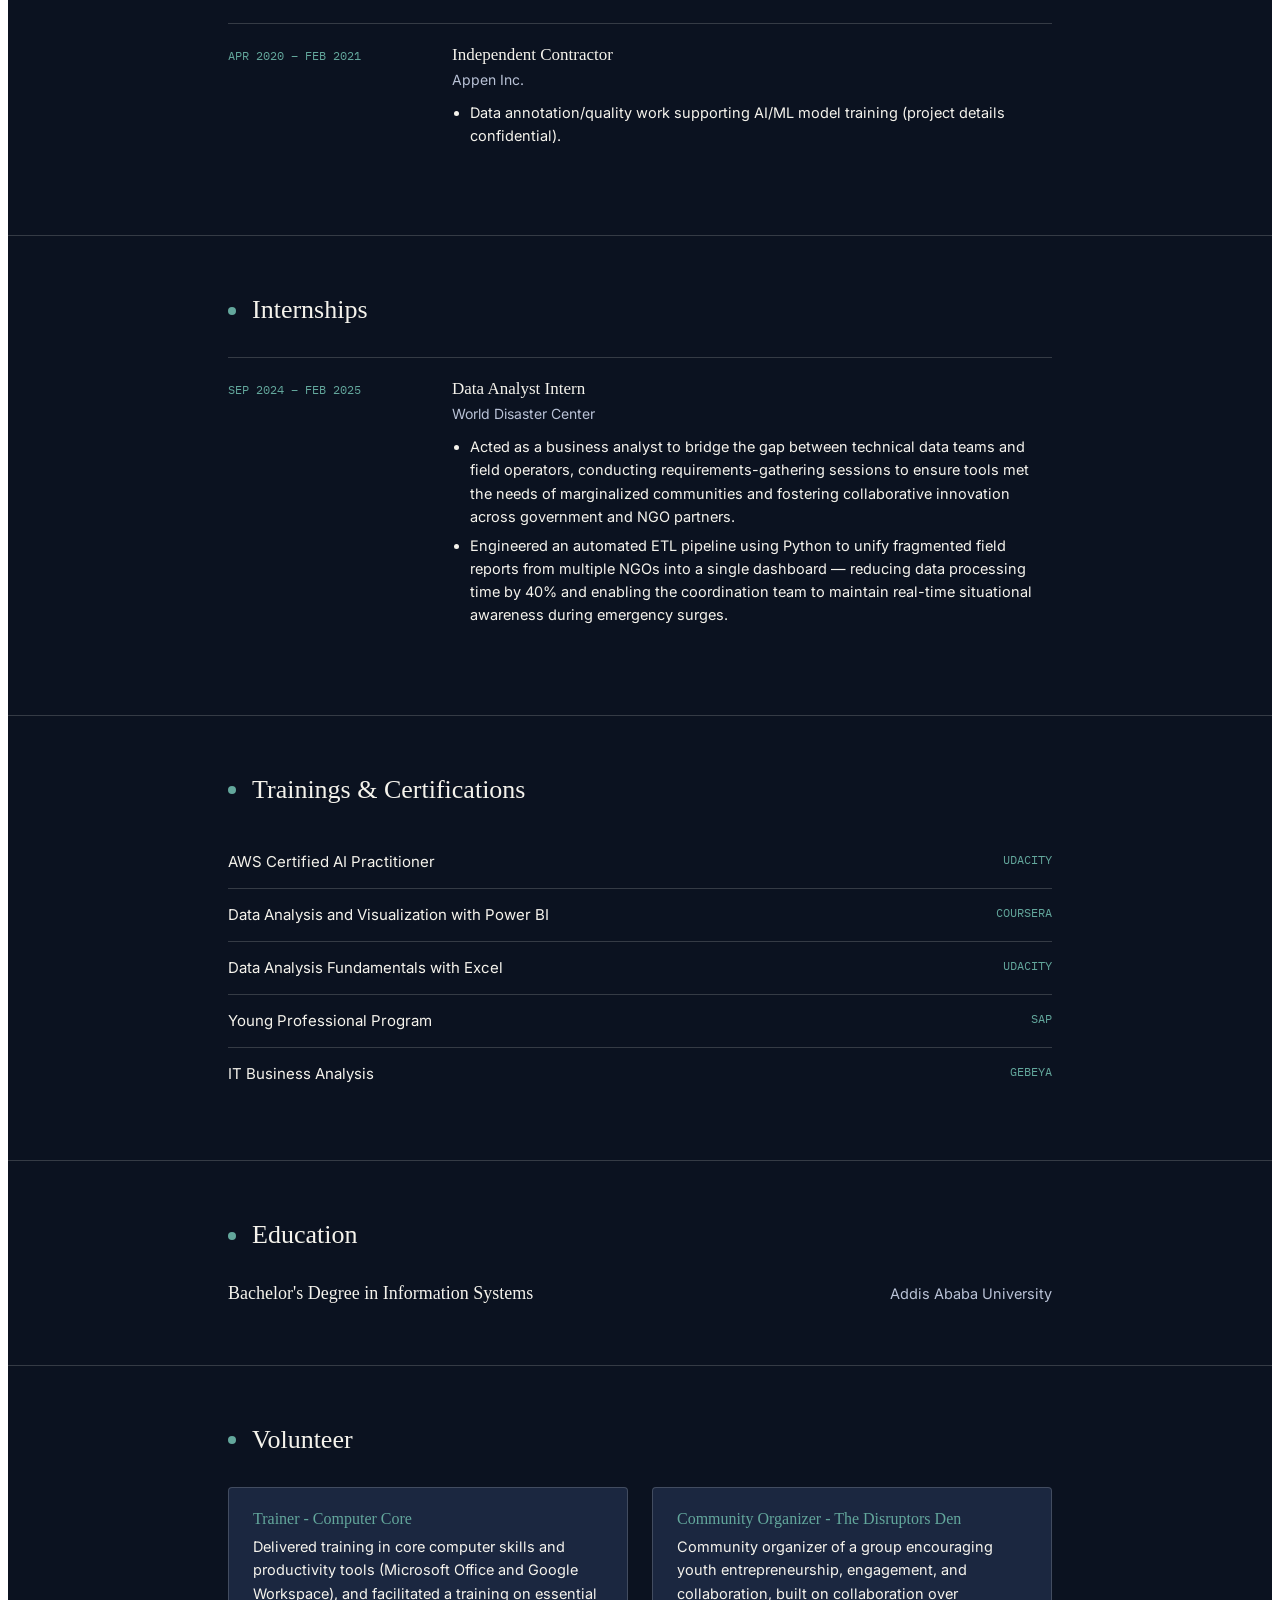
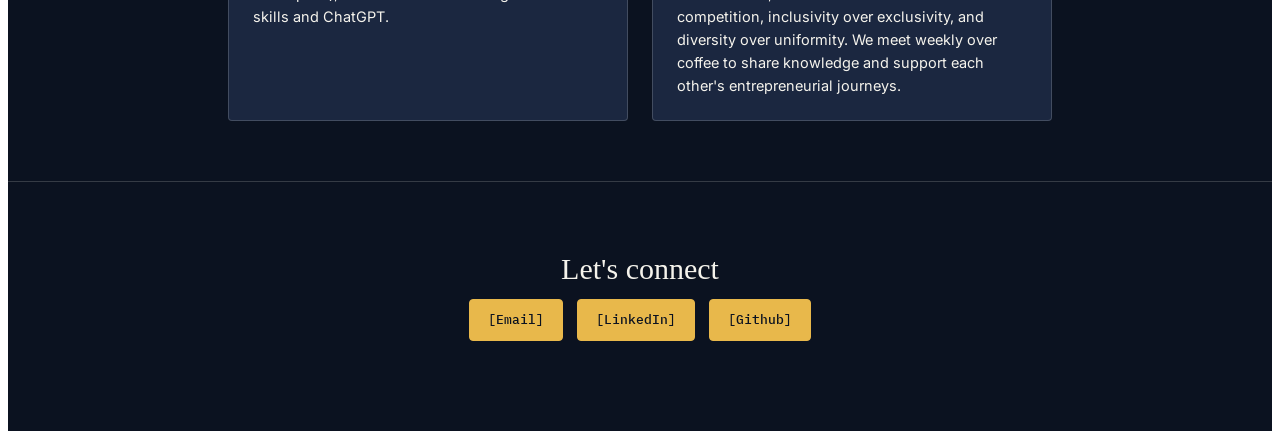
==== commit 50888d8c: "Update index.html" ====
--- a/index.html
+++ b/index.html
@@ -23,12 +23,13 @@
     -webkit-font-smoothing: antialiased;
   }
 
+  
   #portfolio-root h1, #portfolio-root h2, #portfolio-root h3 {
-    font-family: 'Fraunces', Georgia, serif;
-    font-weight: 600;
-    line-height: 1.1;
-    margin: 0;
-  }
+  font-family: 'Instrument Serif', Georgia, serif;
+  font-weight: 400;
+  line-height: 1.1;
+  margin: 0;
+}
 
   #portfolio-root .wrap {
     max-width: var(--maxw);
@@ -60,11 +61,11 @@
     flex-wrap: wrap;
   }
 
-  #portfolio-root .hero h1 {
-    font-size: clamp(40px, 7vw, 68px);
-    letter-spacing: -0.01em;
-  }
-
+#portfolio-root .hero h1 {
+  font-size: clamp(40px, 7vw, 68px);
+  letter-spacing: -0.01em;
+  color: var(--gold);
+}
   #portfolio-root .hero .tagline {
     font-size: 19px;
     color: var(--muted);
@@ -475,10 +476,7 @@
         <h3>Community Organizer - The Disruptors Den</h3>
         <p>Community organizer of a group encouraging youth entrepreneurship, engagement, and collaboration, built on collaboration over competition, inclusivity over exclusivity, and diversity over uniformity. We meet weekly over coffee to share knowledge and support each other's entrepreneurial journeys.</p>
       </div>
-      <div class="community-card">
-        <h3>Tutoring &amp; Mentorship</h3>
-        <p>Volunteered tutoring and mentoring girls in my neighboorhood, helping them with school work and teaching basic computer skills.</p>
-      </div>
+     
     </div>
   </div>
 </section>
@@ -487,10 +485,10 @@
     <div class="wrap">
       <h2>Let's connect</h2>
       <div class="links">
-        <a href="mailto:your.email@example.com">[your email]</a>
+        <a href="Jerusalemkinfe@gmail.com">[Email]</a>
         <a href="www.linkedin.com/in/jdegaga">[LinkedIn]</a>
         <a href="https://github.com/jdegaga">[Github]</a>
-        <a href="Jerusalemkinfe@gmail.com">[Gmail]</a>
+      
       </div>
     </div>
   </section>
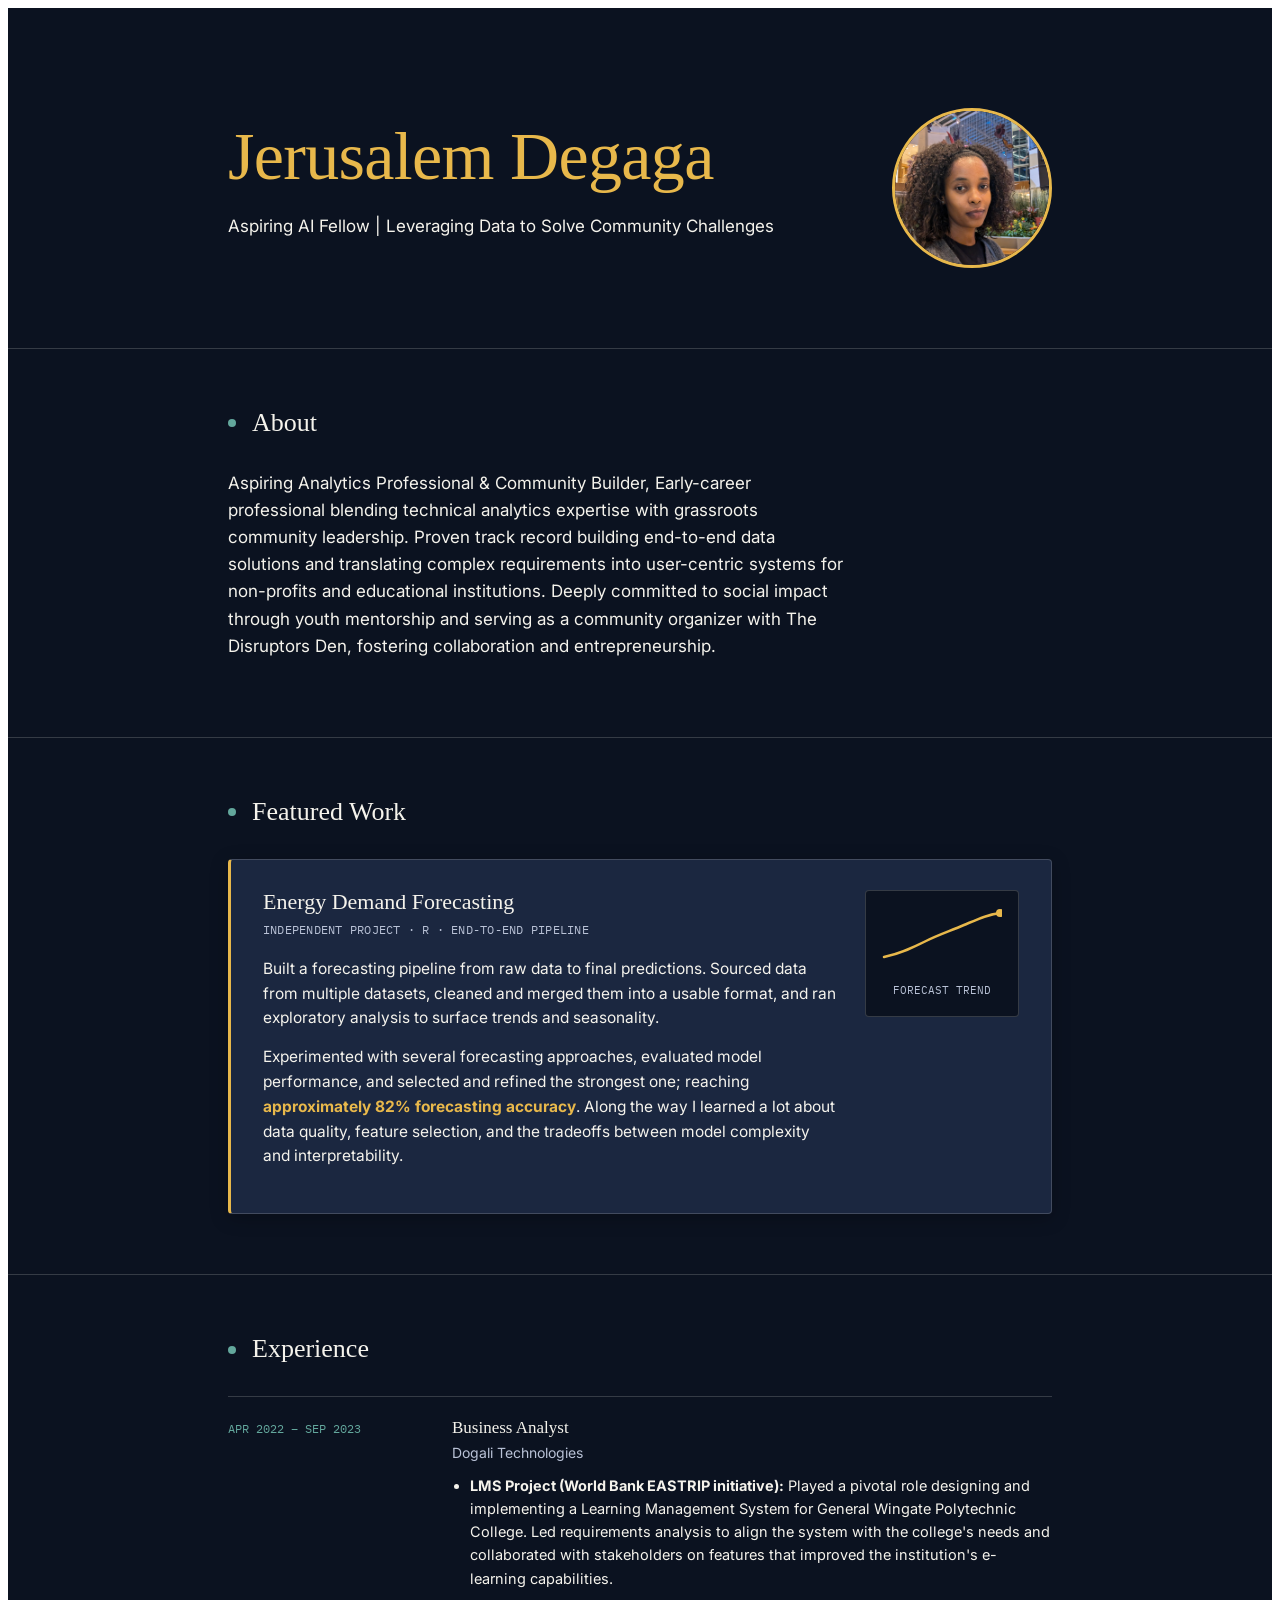
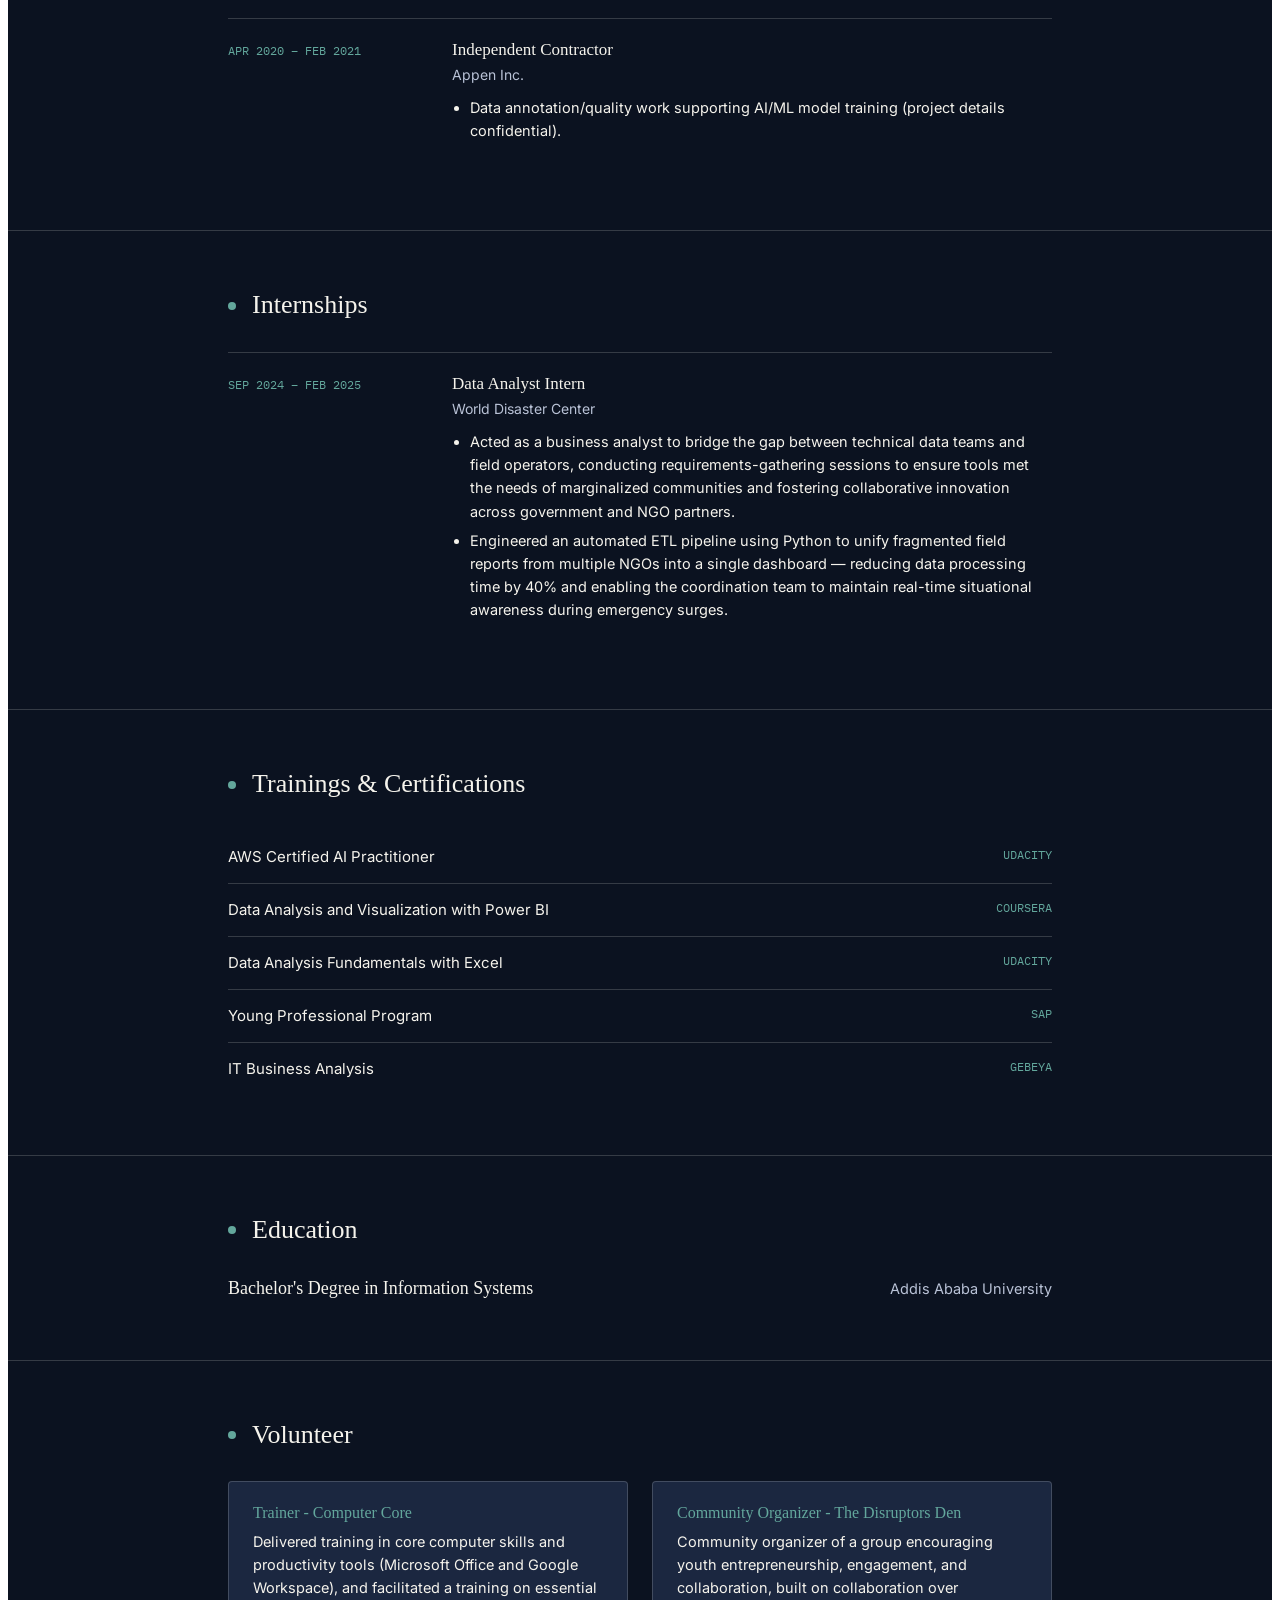
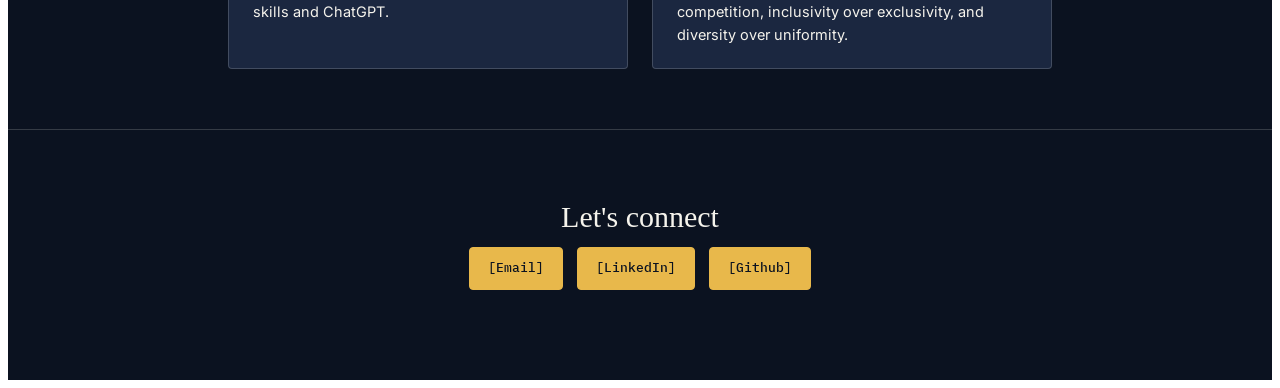
==== commit 7e46f2cc: "Refactor tagline and community organizer description" ====
--- a/index.html
+++ b/index.html
@@ -356,7 +356,7 @@
     <div class="wrap hero-inner">
       <div>
         <h1>Jerusalem Degaga</h1>
-        <p class="tagline"><p class="lede">Aspiring AI Fellow | Leveraging Data & Education to Solve Community Challenges</p></p>
+        <p class="tagline"><p class="lede">Aspiring AI Fellow | Leveraging Data to Solve Community Challenges</p></p>
       </div>
       <div class="hero-photo">
         <img src="Jer.jpg" alt="Jerusalem Degaga">
@@ -474,7 +474,7 @@
       </div>
       <div class="community-card">
         <h3>Community Organizer - The Disruptors Den</h3>
-        <p>Community organizer of a group encouraging youth entrepreneurship, engagement, and collaboration, built on collaboration over competition, inclusivity over exclusivity, and diversity over uniformity. We meet weekly over coffee to share knowledge and support each other's entrepreneurial journeys.</p>
+        <p>Community organizer of a group encouraging youth entrepreneurship, engagement, and collaboration, built on collaboration over competition, inclusivity over exclusivity, and diversity over uniformity.</p>
       </div>
      
     </div>
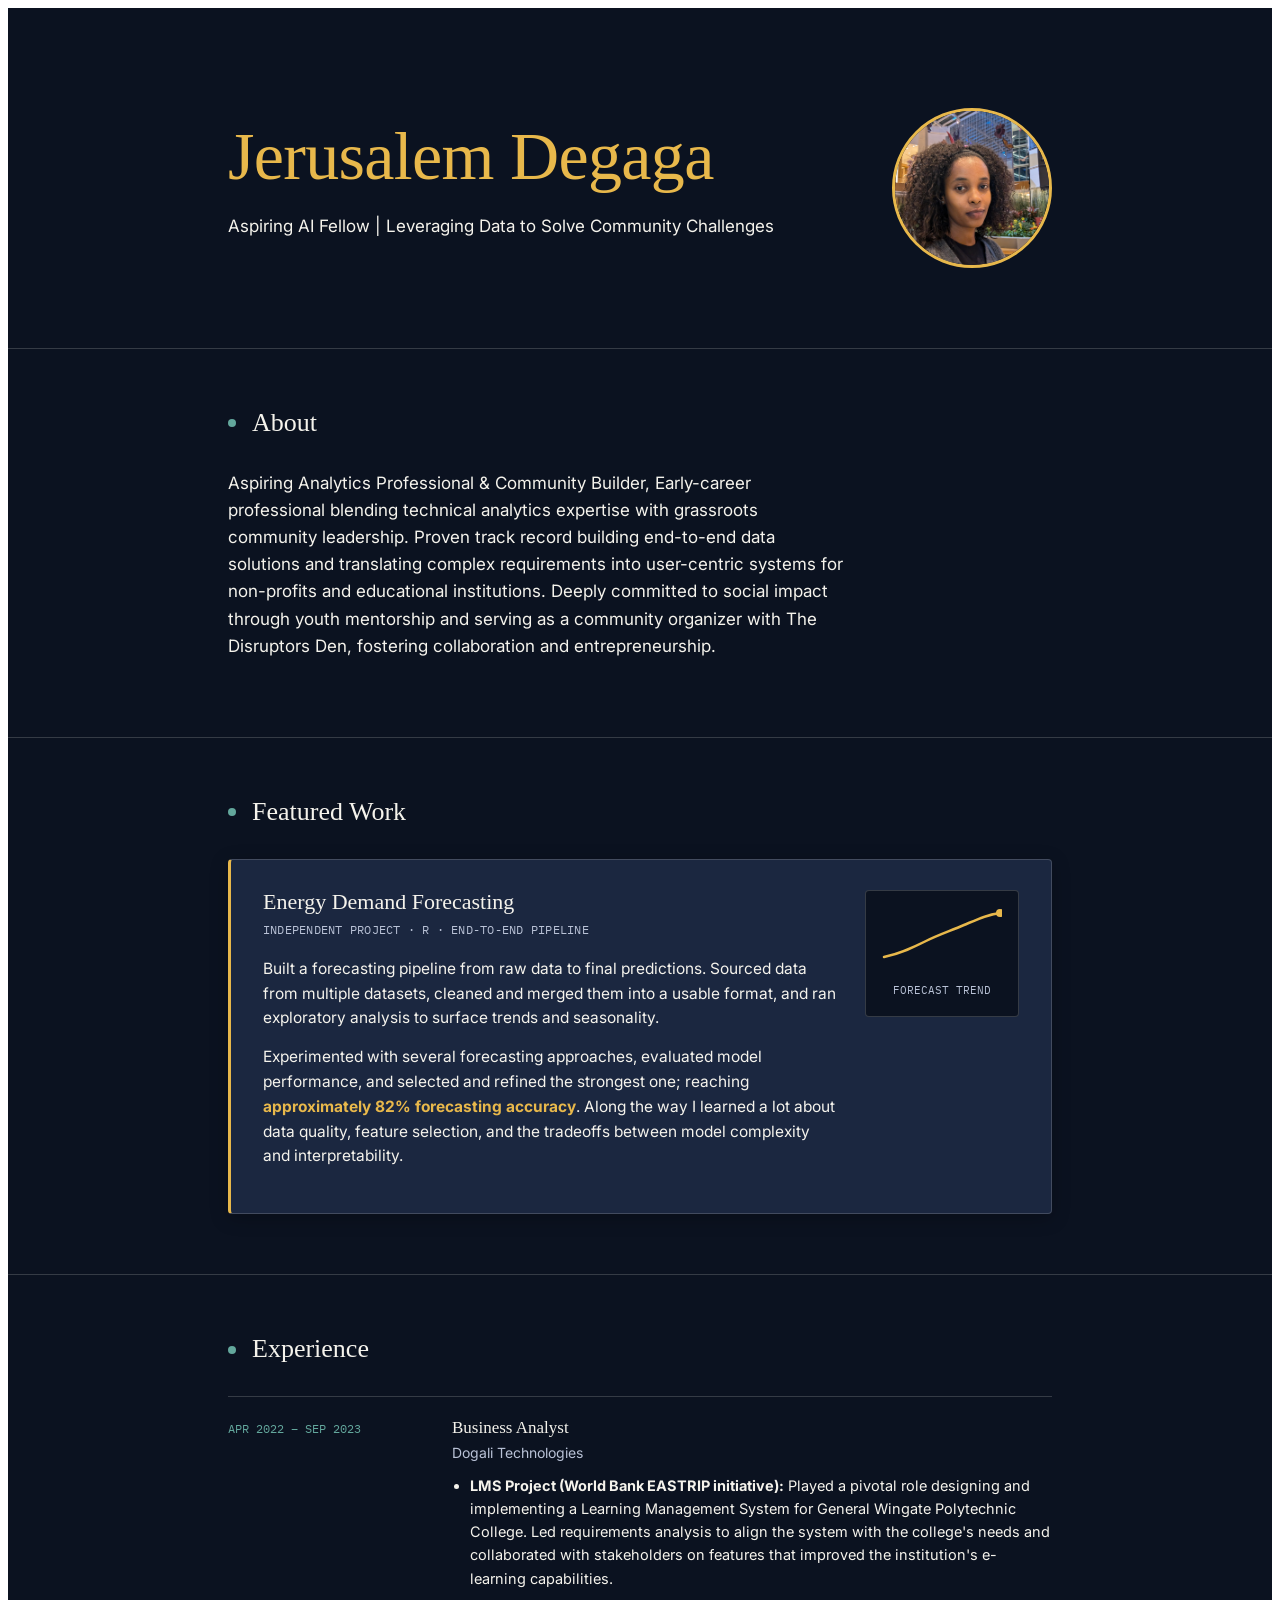
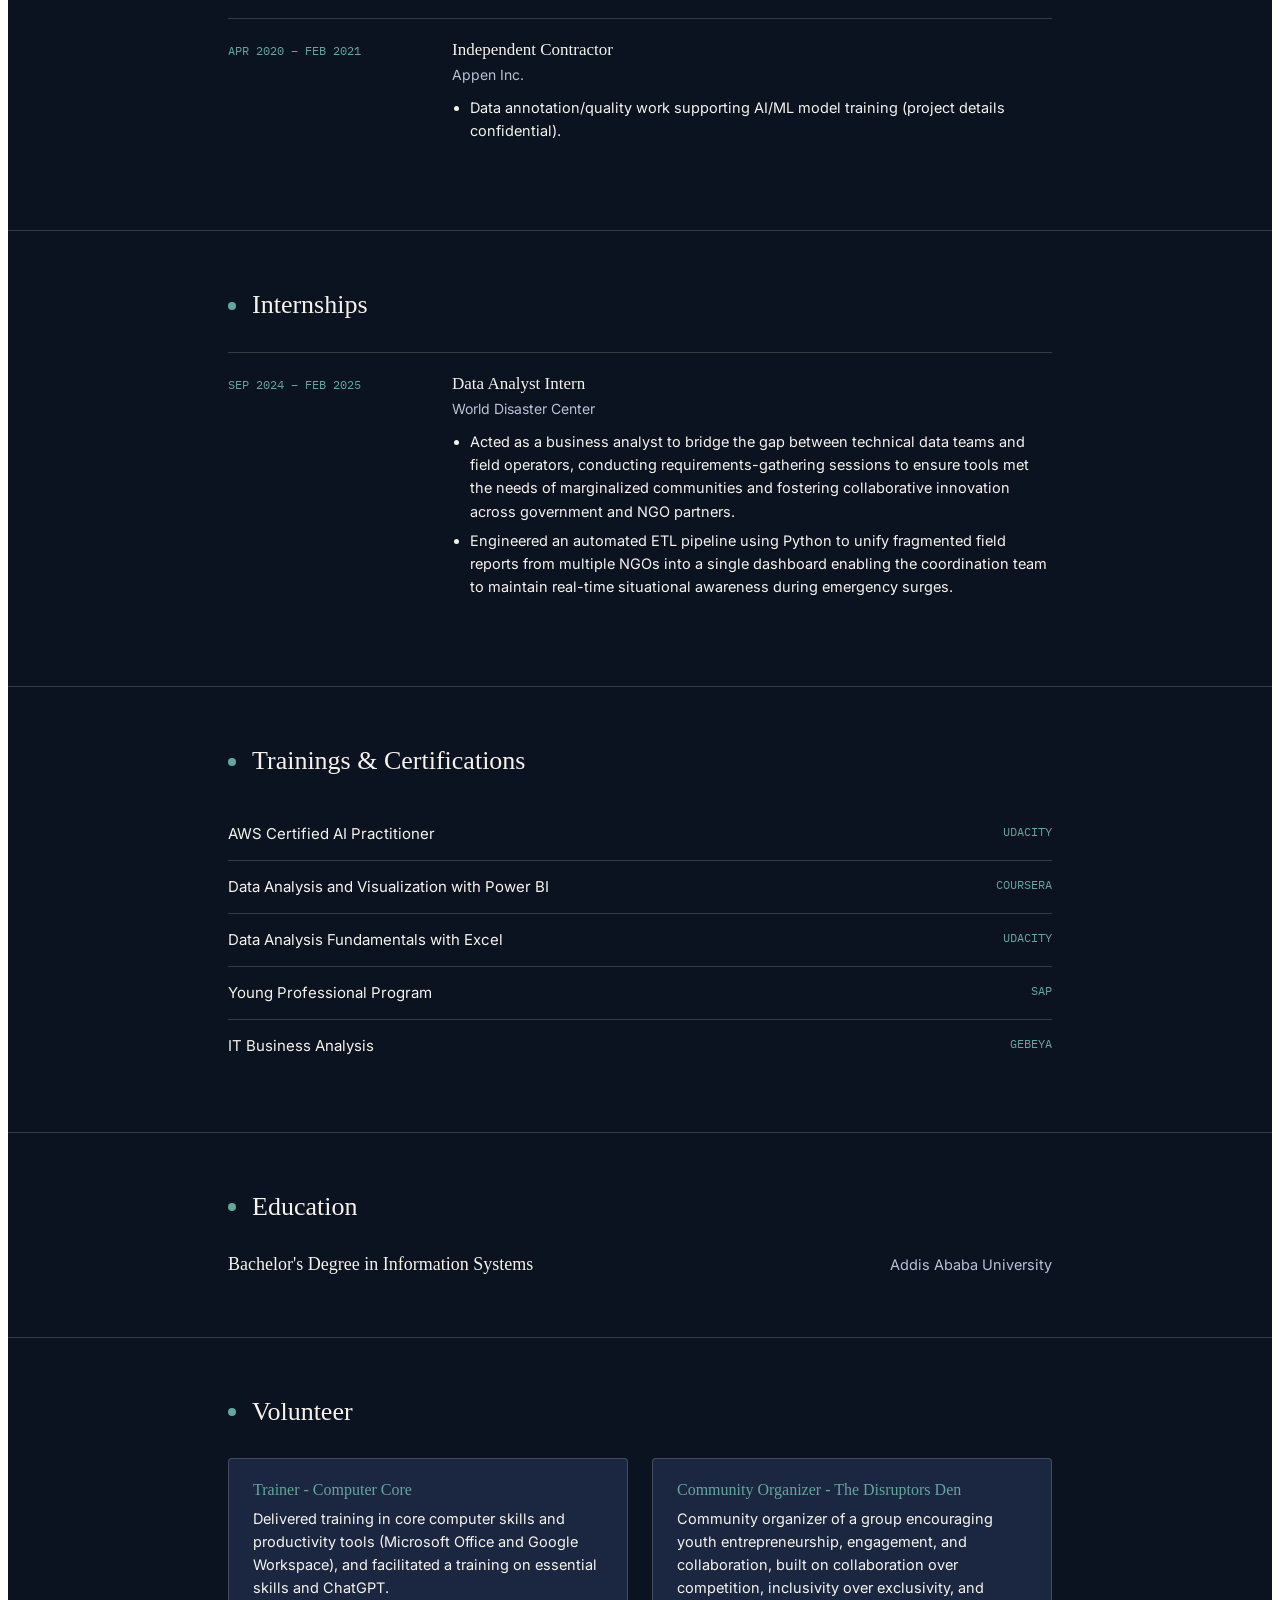
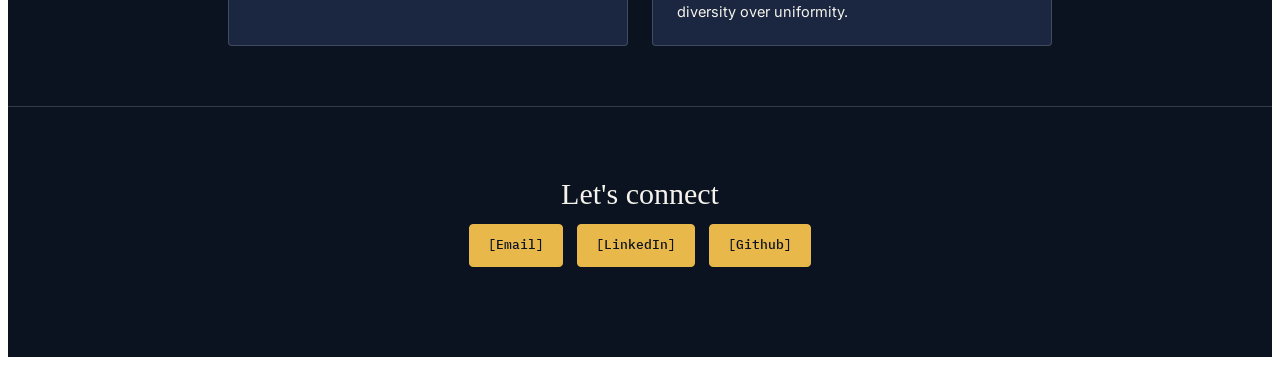
==== commit c0894e30: "Update index.html" ====
--- a/index.html
+++ b/index.html
@@ -431,7 +431,7 @@
         <div class="role-org">World Disaster Center</div>
         <ul>
           <li>Acted as a business analyst to bridge the gap between technical data teams and field operators, conducting requirements-gathering sessions to ensure tools met the needs of marginalized communities and fostering collaborative innovation across government and NGO partners.</li>
-          <li>Engineered an automated ETL pipeline using Python to unify fragmented field reports from multiple NGOs into a single dashboard — reducing data processing time by 40% and enabling the coordination team to maintain real-time situational awareness during emergency surges.</li>
+          <li>Engineered an automated ETL pipeline using Python to unify fragmented field reports from multiple NGOs into a single dashboard enabling the coordination team to maintain real-time situational awareness during emergency surges.</li>
         </ul>
       </div>
     </div>
@@ -485,8 +485,8 @@
     <div class="wrap">
       <h2>Let's connect</h2>
       <div class="links">
-        <a href="Jerusalemkinfe@gmail.com">[Email]</a>
-        <a href="www.linkedin.com/in/jdegaga">[LinkedIn]</a>
+        <a href="mailto:Jerusalemkinfe@gmail.com">[Email]</a>
+        <a href="https://www.linkedin.com/in/jdegaga">[LinkedIn]</a>
         <a href="https://github.com/jdegaga">[Github]</a>
       
       </div>
